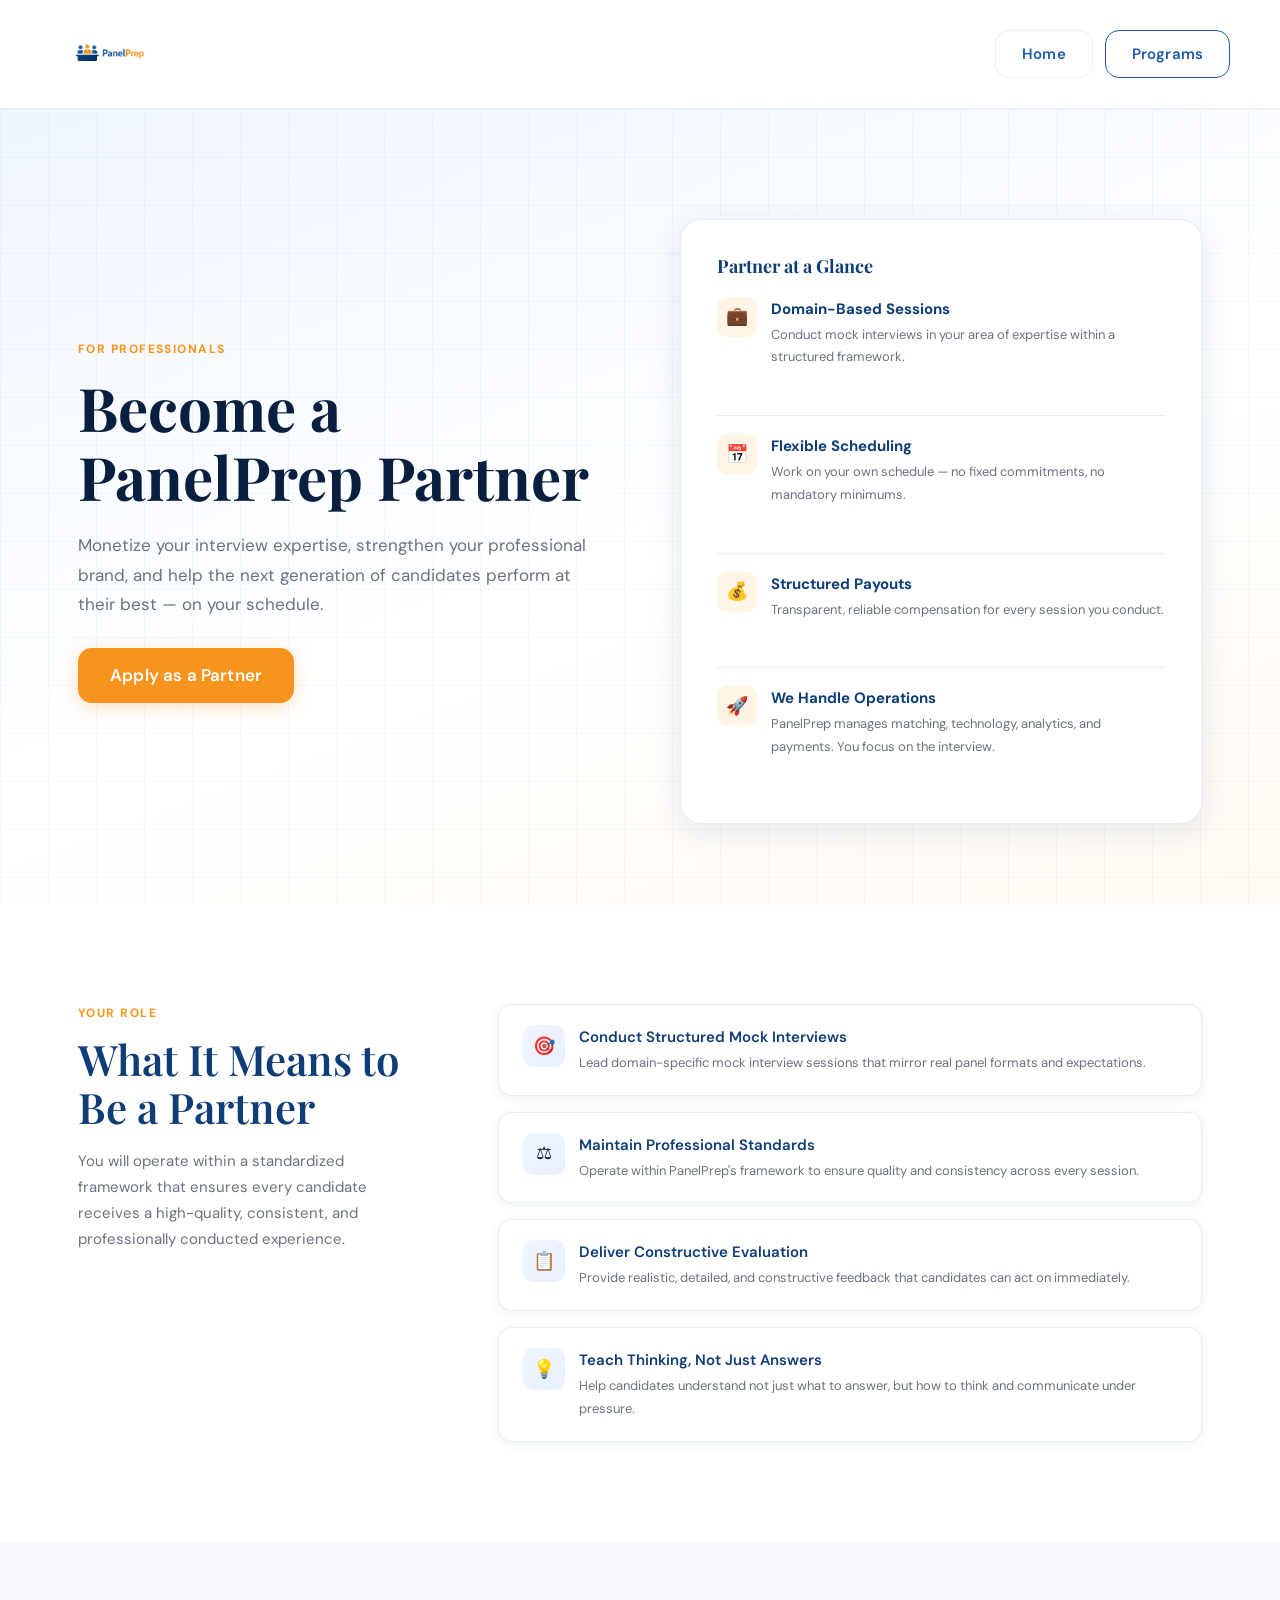
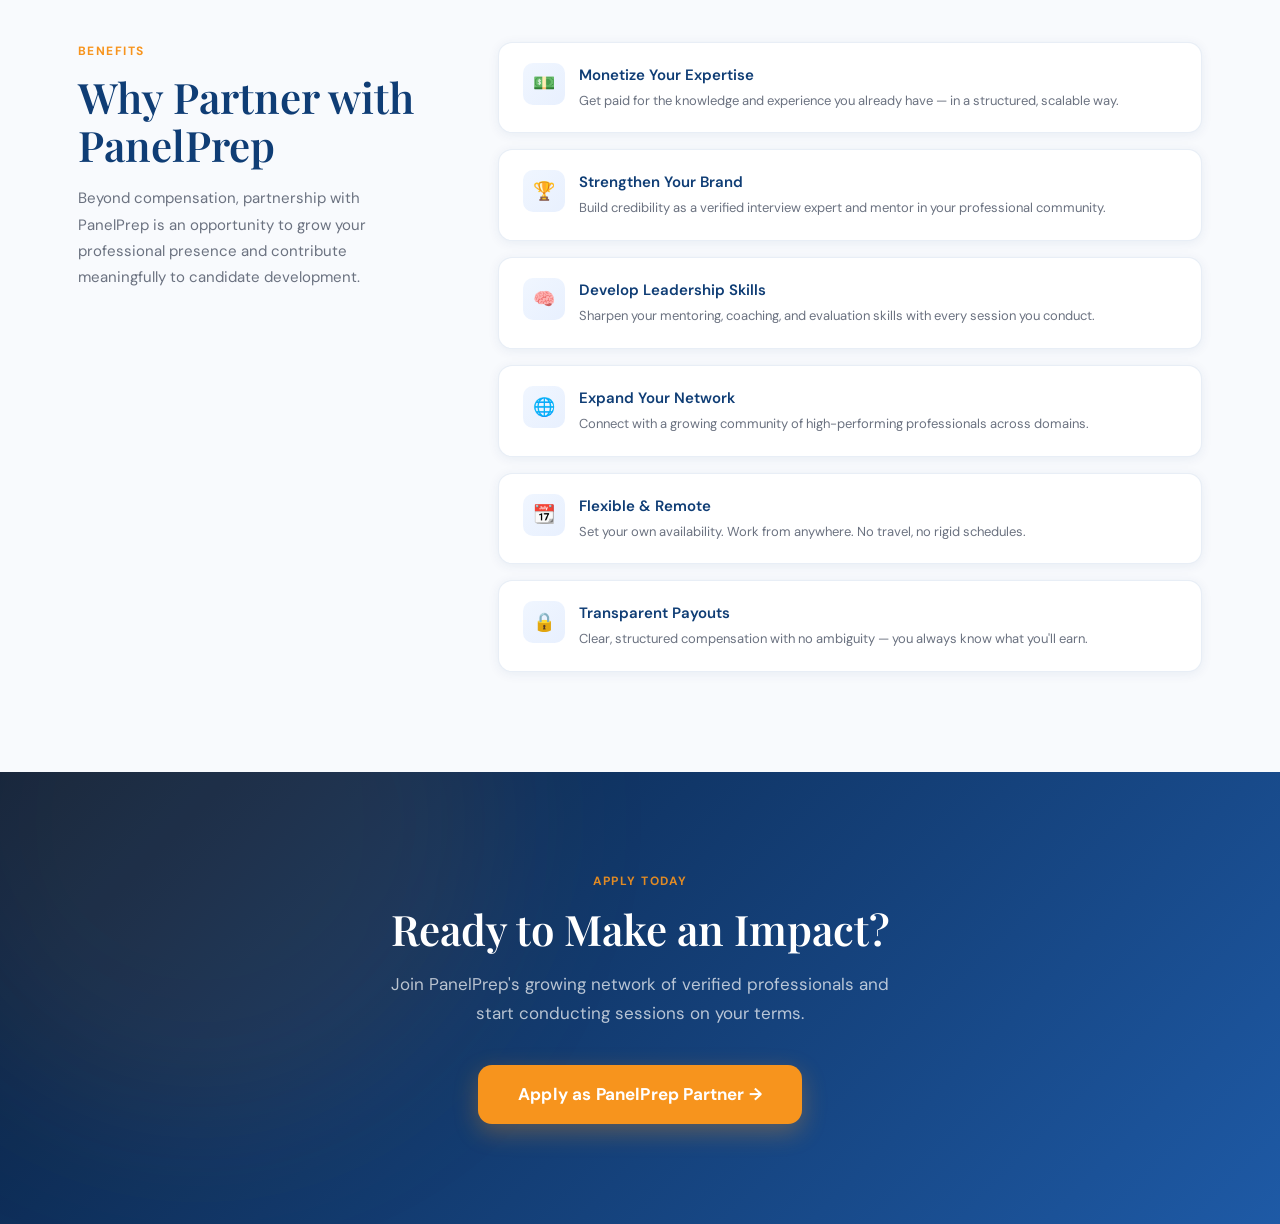
==== partner.html @ 95844d7c "new look" ====
<!DOCTYPE html>
<html lang="en">
<head>
  <meta charset="UTF-8">
  <meta name="viewport" content="width=device-width, initial-scale=1.0">
  <title>Become a PanelPrep Partner</title>
  <link rel="icon" type="image/png" href="assets/logo.png">
  <link rel="stylesheet" href="style.css">
  <link rel="stylesheet" href="partner.css">
</head>
<body>

<!-- Navbar -->
<header class="navbar">
  <div class="container nav-inner">
    <div class="logo">
      <img src="assets/logo.png" alt="PanelPrep">
    </div>
    <div class="nav-buttons">
      <a href="index.html" class="btn-ghost">Home</a>
      <a href="services.html" class="btn-outline">Programs</a>
    </div>
  </div>
</header>


<!-- ── PARTNER HERO ── -->
<section class="partner-hero">
  <div class="container">
    <div class="partner-hero-inner">

      <div class="partner-left">
        <div class="section-label">For Professionals</div>
        <h1>Become a PanelPrep Partner</h1>
        <p>Monetize your interview expertise, strengthen your professional brand, and help the next generation of candidates perform at their best — on your schedule.</p>
        <a href="https://docs.google.com/forms/d/e/1FAIpQLSf-URrIjTnyzKMT3AMSp5pjNm-wT8g703G40mD4zql_pc-ALg/viewform?usp=sharing&ouid=107380613158406403740" target="_blank" class="btn-accent" style="font-size:17px;padding:14px 32px;">Apply as a Partner</a>
      </div>

      <div class="partner-right">
        <h3>Partner at a Glance</h3>
        <div class="quick-benefit">
          <div class="qb-icon">💼</div>
          <div class="qb-text">
            <h4>Domain-Based Sessions</h4>
            <p>Conduct mock interviews in your area of expertise within a structured framework.</p>
          </div>
        </div>
        <div class="quick-benefit">
          <div class="qb-icon">📅</div>
          <div class="qb-text">
            <h4>Flexible Scheduling</h4>
            <p>Work on your own schedule — no fixed commitments, no mandatory minimums.</p>
          </div>
        </div>
        <div class="quick-benefit">
          <div class="qb-icon">💰</div>
          <div class="qb-text">
            <h4>Structured Payouts</h4>
            <p>Transparent, reliable compensation for every session you conduct.</p>
          </div>
        </div>
        <div class="quick-benefit">
          <div class="qb-icon">🚀</div>
          <div class="qb-text">
            <h4>We Handle Operations</h4>
            <p>PanelPrep manages matching, technology, analytics, and payments. You focus on the interview.</p>
          </div>
        </div>
      </div>

    </div>
  </div>
</section>


<!-- ── PARTNER ROLE ── -->
<section class="partner-detail">
  <div class="container">
    <div class="detail-inner">

      <div class="detail-sidebar">
        <div class="section-label">Your Role</div>
        <h2>What It Means to Be a Partner</h2>
        <p>You will operate within a standardized framework that ensures every candidate receives a high-quality, consistent, and professionally conducted experience.</p>
      </div>

      <div class="detail-list">
        <div class="detail-item">
          <div class="detail-icon">🎯</div>
          <div>
            <h4>Conduct Structured Mock Interviews</h4>
            <p>Lead domain-specific mock interview sessions that mirror real panel formats and expectations.</p>
          </div>
        </div>
        <div class="detail-item">
          <div class="detail-icon">⚖️</div>
          <div>
            <h4>Maintain Professional Standards</h4>
            <p>Operate within PanelPrep's framework to ensure quality and consistency across every session.</p>
          </div>
        </div>
        <div class="detail-item">
          <div class="detail-icon">📋</div>
          <div>
            <h4>Deliver Constructive Evaluation</h4>
            <p>Provide realistic, detailed, and constructive feedback that candidates can act on immediately.</p>
          </div>
        </div>
        <div class="detail-item">
          <div class="detail-icon">💡</div>
          <div>
            <h4>Teach Thinking, Not Just Answers</h4>
            <p>Help candidates understand not just what to answer, but how to think and communicate under pressure.</p>
          </div>
        </div>
      </div>

    </div>
  </div>
</section>


<!-- ── PARTNER BENEFITS ── -->
<section class="partner-detail">
  <div class="container">
    <div class="detail-inner">

      <div class="detail-sidebar">
        <div class="section-label">Benefits</div>
        <h2>Why Partner with PanelPrep</h2>
        <p>Beyond compensation, partnership with PanelPrep is an opportunity to grow your professional presence and contribute meaningfully to candidate development.</p>
      </div>

      <div class="detail-list">
        <div class="detail-item">
          <div class="detail-icon">💵</div>
          <div>
            <h4>Monetize Your Expertise</h4>
            <p>Get paid for the knowledge and experience you already have — in a structured, scalable way.</p>
          </div>
        </div>
        <div class="detail-item">
          <div class="detail-icon">🏆</div>
          <div>
            <h4>Strengthen Your Brand</h4>
            <p>Build credibility as a verified interview expert and mentor in your professional community.</p>
          </div>
        </div>
        <div class="detail-item">
          <div class="detail-icon">🧠</div>
          <div>
            <h4>Develop Leadership Skills</h4>
            <p>Sharpen your mentoring, coaching, and evaluation skills with every session you conduct.</p>
          </div>
        </div>
        <div class="detail-item">
          <div class="detail-icon">🌐</div>
          <div>
            <h4>Expand Your Network</h4>
            <p>Connect with a growing community of high-performing professionals across domains.</p>
          </div>
        </div>
        <div class="detail-item">
          <div class="detail-icon">📆</div>
          <div>
            <h4>Flexible & Remote</h4>
            <p>Set your own availability. Work from anywhere. No travel, no rigid schedules.</p>
          </div>
        </div>
        <div class="detail-item">
          <div class="detail-icon">🔒</div>
          <div>
            <h4>Transparent Payouts</h4>
            <p>Clear, structured compensation with no ambiguity — you always know what you'll earn.</p>
          </div>
        </div>
      </div>

    </div>
  </div>
</section>


<!-- ── PARTNER CTA ── -->
<section class="partner-cta">
  <div class="partner-cta-inner">
    <div class="section-label" style="color:rgba(247,148,29,0.9);">Apply Today</div>
    <h2>Ready to Make an Impact?</h2>
    <p>Join PanelPrep's growing network of verified professionals and start conducting sessions on your terms.</p>
    <a href="https://docs.google.com/forms/d/e/1FAIpQLSf-URrIjTnyzKMT3AMSp5pjNm-wT8g703G40mD4zql_pc-ALg/viewform?usp=sharing&ouid=107380613158406403740" target="_blank" class="btn-partner">
      Apply as PanelPrep Partner →
    </a>
  </div>
</section>

</body>
</html>
---- style.css ----
@import url('https://fonts.googleapis.com/css2?family=Playfair+Display:wght@600;700&family=DM+Sans:wght@300;400;500;600&display=swap');

*, *::before, *::after {
  margin: 0;
  padding: 0;
  box-sizing: border-box;
}

:root {
  --blue:      #1E5AA6;
  --blue-dark: #0F3D75;
  --blue-deep: #081F3F;
  --orange:    #F7941D;
  --orange-lt: #FFF4E6;
  --text:      #1a1a2e;
  --text-muted:#6b7280;
  --bg:        #F8FAFD;
  --white:     #ffffff;
  --border:    rgba(30,90,166,0.10);
  --shadow-sm: 0 2px 12px rgba(15,61,117,0.07);
  --shadow-md: 0 8px 32px rgba(15,61,117,0.10);
  --shadow-lg: 0 24px 56px rgba(15,61,117,0.13);
  --radius:    14px;
  --radius-lg: 22px;
}

html { scroll-behavior: smooth; }

body {
  background: var(--bg);
  color: var(--text);
  font-family: 'DM Sans', system-ui, sans-serif;
  font-size: 16px;
  line-height: 1.6;
  overflow-x: hidden;
}

/* ── CONTAINER ── */
.container {
  max-width: 1180px;
  margin: auto;
  padding: 0 28px;
}

/* ── TYPOGRAPHY ── */
h1, h2, h3 { font-family: 'Playfair Display', Georgia, serif; line-height: 1.15; }
h1 { font-size: clamp(36px, 5vw, 60px); color: var(--blue-deep); font-weight: 700; }
h2 { font-size: clamp(28px, 3.5vw, 42px); color: var(--blue-dark); font-weight: 600; }
h3 { font-size: 22px; color: var(--blue-dark); }
p  { color: var(--text-muted); font-size: 17px; line-height: 1.75; }

/* ── NAVBAR ── */
.navbar {
  position: sticky;
  top: 0;
  z-index: 200;
  background: rgba(255,255,255,0.92);
  backdrop-filter: blur(18px);
  border-bottom: 1px solid var(--border);
}

.nav-inner {
  display: flex;
  justify-content: space-between;
  align-items: center;
  padding: 14px 0;
}

.logo img {
  height: 80px;
  width: auto;
  object-fit: contain;
  display: block;
}

.nav-buttons {
  display: flex;
  gap: 12px;
  align-items: center;
}

/* ── BUTTONS ── */
.btn-primary, .btn-outline, .btn-accent, .btn-ghost {
  display: inline-block;
  text-decoration: none;
  font-family: 'DM Sans', sans-serif;
  font-weight: 600;
  font-size: 15px;
  padding: 11px 26px;
  border-radius: var(--radius);
  transition: all 0.28s cubic-bezier(.4,0,.2,1);
  cursor: pointer;
  letter-spacing: 0.01em;
}

.btn-accent {
  background: var(--orange);
  color: #fff;
  box-shadow: 0 4px 18px rgba(247,148,29,0.28);
}
.btn-accent:hover {
  background: #e0841a;
  transform: translateY(-2px);
  box-shadow: 0 10px 28px rgba(247,148,29,0.38);
}

.btn-primary {
  background: var(--blue);
  color: #fff;
  box-shadow: var(--shadow-sm);
}
.btn-primary:hover {
  background: var(--blue-dark);
  transform: translateY(-2px);
  box-shadow: var(--shadow-md);
}

.btn-outline {
  border: 1.5px solid var(--blue);
  color: var(--blue);
  background: transparent;
}
.btn-outline:hover {
  background: var(--blue);
  color: #fff;
}

.btn-ghost {
  color: var(--blue);
  background: transparent;
  border: 1.5px solid var(--border);
}
.btn-ghost:hover { background: #f0f5ff; }

/* ── HERO ── */
.hero {
  position: relative;
  padding: 110px 0 120px;
  overflow: hidden;
  background: linear-gradient(145deg, #f0f6ff 0%, #ffffff 55%, #fffaf3 100%);
}

/* subtle grid overlay */
.hero::before {
  content: '';
  position: absolute;
  inset: 0;
  background-image:
    linear-gradient(rgba(30,90,166,0.04) 1px, transparent 1px),
    linear-gradient(90deg, rgba(30,90,166,0.04) 1px, transparent 1px);
  background-size: 48px 48px;
  z-index: 0;
}

.blob {
  position: absolute;
  border-radius: 50%;
  filter: blur(120px);
  opacity: 0.28;
  z-index: 0;
  animation: floatBlob 20s ease-in-out infinite;
}
.blob1 { width: 480px; height: 480px; background: #3b82f6; top: -140px; left: -100px; animation-delay: 0s; }
.blob2 { width: 440px; height: 440px; background: #f59e0b; bottom: -160px; right: -80px; animation-delay: 7s; }

.hero-content {
  position: relative;
  z-index: 1;
  display: flex;
  align-items: center;
  gap: 72px;
}

.hero-text { flex: 1; }

.hero-badge {
  display: inline-flex;
  align-items: center;
  gap: 8px;
  background: var(--orange-lt);
  color: var(--orange);
  font-size: 13px;
  font-weight: 600;
  letter-spacing: 0.06em;
  text-transform: uppercase;
  padding: 6px 14px;
  border-radius: 40px;
  margin-bottom: 24px;
}

.hero-badge span { width: 6px; height: 6px; background: var(--orange); border-radius: 50%; display: block; }

.hero-text h1 { margin-bottom: 20px; }

.hero-text > p { max-width: 480px; margin-bottom: 36px; }

.hero-actions {
  display: flex;
  gap: 14px;
  flex-wrap: wrap;
}

.hero-stats {
  display: flex;
  gap: 36px;
  margin-top: 52px;
  padding-top: 36px;
  border-top: 1px solid var(--border);
}

.stat-item .num {
  font-family: 'Playfair Display', serif;
  font-size: 32px;
  font-weight: 700;
  color: var(--blue-dark);
  line-height: 1;
  margin-bottom: 4px;
}
.stat-item .lbl { font-size: 13px; color: var(--text-muted); letter-spacing: 0.04em; }

.hero-visual {
  flex: 1;
  position: relative;
}

.video-card {
  background: white;
  border-radius: var(--radius-lg);
  padding: 10px;
  box-shadow: var(--shadow-lg);
  border: 1px solid var(--border);
}

.video-card iframe {
  width: 100%;
  height: 300px;
  border-radius: 12px;
  display: block;
}

.video-badge {
  position: absolute;
  bottom: -18px;
  left: -22px;
  background: white;
  border-radius: var(--radius);
  padding: 14px 20px;
  box-shadow: var(--shadow-md);
  border: 1px solid var(--border);
  display: flex;
  align-items: center;
  gap: 12px;
}

.video-badge .dot {
  width: 10px; height: 10px;
  background: #22c55e;
  border-radius: 50%;
  box-shadow: 0 0 0 4px rgba(34,197,94,0.18);
  animation: pulse 2s infinite;
}

.video-badge .vb-text { font-size: 13px; font-weight: 600; color: var(--blue-dark); line-height: 1.3; }
.video-badge .vb-text span { color: var(--text-muted); font-weight: 400; display: block; }

/* ── SECTION LABELS ── */
.section-label {
  font-size: 12px;
  font-weight: 700;
  letter-spacing: 0.12em;
  text-transform: uppercase;
  color: var(--orange);
  margin-bottom: 14px;
}

/* ── PROBLEM SECTION ── */
.problem {
  padding: 120px 0;
  background: var(--white);
  position: relative;
}

.problem-inner {
  display: grid;
  grid-template-columns: 1fr 1fr;
  gap: 80px;
  align-items: center;
}

.problem-left h2 { margin-bottom: 24px; }
.problem-left p  { margin-bottom: 16px; }

.highlight-box {
  background: linear-gradient(135deg, #fff4e6, #fff8f0);
  border-left: 4px solid var(--orange);
  border-radius: 0 var(--radius) var(--radius) 0;
  padding: 20px 24px;
  margin-top: 24px;
  font-size: 17px;
  font-weight: 600;
  color: var(--blue-dark);
  line-height: 1.5;
}

.problem-right {
  display: flex;
  flex-direction: column;
  gap: 20px;
}

.problem-card {
  background: var(--bg);
  border: 1px solid var(--border);
  border-radius: var(--radius);
  padding: 24px 28px;
  display: flex;
  align-items: flex-start;
  gap: 16px;
  transition: box-shadow 0.2s;
}

.problem-card:hover { box-shadow: var(--shadow-md); }

.problem-icon {
  width: 44px;
  height: 44px;
  background: var(--orange-lt);
  border-radius: 10px;
  display: flex;
  align-items: center;
  justify-content: center;
  flex-shrink: 0;
  font-size: 20px;
}

.problem-card h3 { font-size: 16px; margin-bottom: 4px; }
.problem-card p  { font-size: 14px; color: var(--text-muted); }

/* ── CTA SECTION ── */
.cta {
  background: linear-gradient(135deg, var(--blue-deep) 0%, var(--blue) 100%);
  color: white;
  padding: 100px 0;
  position: relative;
  overflow: hidden;
}

.cta::before {
  content: '';
  position: absolute;
  width: 500px;
  height: 500px;
  background: rgba(247,148,29,0.10);
  border-radius: 50%;
  top: -200px;
  right: -100px;
  filter: blur(60px);
}

.cta-inner {
  text-align: center;
  position: relative;
  z-index: 1;
}

.cta h2 { color: white; margin-bottom: 16px; }
.cta p  { color: rgba(255,255,255,0.72); margin-bottom: 36px; max-width: 540px; margin-left: auto; margin-right: auto; }

/* ── FOOTER / CONTACT ── */
footer {
  background: var(--blue-deep);
  color: rgba(255,255,255,0.65);
  font-size: 14px;
}

.footer-top {
  padding: 72px 0 52px;
  display: grid;
  grid-template-columns: 1fr 1fr 1fr;
  gap: 48px;
  border-bottom: 1px solid rgba(255,255,255,0.08);
}

.footer-brand .logo-footer img { height: 60px; filter: brightness(10); opacity: 0.9; }
.footer-brand p { margin-top: 16px; font-size: 14px; color: rgba(255,255,255,0.55); max-width: 240px; }

.footer-col h4 {
  font-family: 'DM Sans', sans-serif;
  font-size: 13px;
  font-weight: 700;
  letter-spacing: 0.1em;
  text-transform: uppercase;
  color: rgba(255,255,255,0.5);
  margin-bottom: 18px;
}

.footer-col a, .footer-col span {
  display: block;
  color: rgba(255,255,255,0.75);
  text-decoration: none;
  font-size: 15px;
  margin-bottom: 10px;
  transition: color 0.2s;
}

.footer-col a:hover { color: var(--orange); }

.footer-contact-item {
  display: flex;
  align-items: center;
  gap: 10px;
  margin-bottom: 12px;
}

.footer-contact-item img { width: 20px; height: 20px; filter: brightness(10); opacity: 0.6; }
.footer-contact-item a { color: rgba(255,255,255,0.75); text-decoration: none; font-size: 15px; margin-bottom: 0; }
.footer-contact-item a:hover { color: var(--orange); }

.footer-bottom {
  padding: 22px 0;
  display: flex;
  justify-content: space-between;
  align-items: center;
  flex-wrap: wrap;
  gap: 10px;
  font-size: 13px;
  color: rgba(255,255,255,0.38);
}

.footer-bottom a { color: rgba(255,255,255,0.5); text-decoration: none; }
.footer-bottom a:hover { color: var(--orange); }

/* ── MODAL ── */
.modal {
  display: none;
  position: fixed;
  z-index: 999;
  inset: 0;
  background: rgba(8,31,63,0.6);
  backdrop-filter: blur(4px);
}

.modal-content {
  background: white;
  margin: 5% auto;
  padding: 28px;
  width: 82%;
  max-width: 820px;
  border-radius: var(--radius-lg);
  position: relative;
  box-shadow: var(--shadow-lg);
}

.close {
  position: absolute;
  top: 14px;
  right: 18px;
  font-size: 26px;
  cursor: pointer;
  color: var(--text-muted);
}

/* ── ANIMATIONS ── */
@keyframes floatBlob {
  0%, 100% { transform: translate(0,0); }
  50%       { transform: translate(36px,-28px); }
}

@keyframes fadeUp {
  from { opacity: 0; transform: translateY(28px); }
  to   { opacity: 1; transform: translateY(0); }
}

@keyframes pulse {
  0%, 100% { box-shadow: 0 0 0 4px rgba(34,197,94,0.18); }
  50%       { box-shadow: 0 0 0 8px rgba(34,197,94,0.08); }
}

.animate { animation: fadeUp 0.7s ease forwards; }

/* ── RESPONSIVE ── */
@media (max-width: 900px) {
  .hero-content    { flex-direction: column; gap: 48px; }
  .hero-text > p   { max-width: 100%; }
  .problem-inner   { grid-template-columns: 1fr; gap: 48px; }
  .footer-top      { grid-template-columns: 1fr; gap: 36px; }
  .footer-bottom   { flex-direction: column; text-align: center; }
}

@media (max-width: 768px) {
  .logo img        { height: 60px; }
  .hero            { padding: 80px 0 90px; }
  .hero-stats      { gap: 24px; flex-wrap: wrap; }
  .video-badge     { display: none; }
  .video-card iframe { height: 220px; }
}
---- partner.css ----
/* ── PARTNER PAGE ── */

.partner-hero {
  padding: 110px 0 80px;
  background: linear-gradient(160deg, #f0f6ff 0%, #ffffff 55%, #fffaf3 100%);
  position: relative;
  overflow: hidden;
}

.partner-hero::before {
  content: '';
  position: absolute;
  inset: 0;
  background-image:
    linear-gradient(rgba(30,90,166,0.04) 1px, transparent 1px),
    linear-gradient(90deg, rgba(30,90,166,0.04) 1px, transparent 1px);
  background-size: 48px 48px;
}

.partner-hero-inner {
  display: grid;
  grid-template-columns: 1fr 1fr;
  gap: 80px;
  align-items: center;
  position: relative;
  z-index: 1;
}

.partner-hero .section-label { margin-bottom: 14px; }
.partner-hero h1 { margin-bottom: 20px; }
.partner-hero p  { margin-bottom: 28px; }

.partner-right {
  background: white;
  border: 1px solid var(--border);
  border-radius: var(--radius-lg);
  padding: 36px;
  box-shadow: var(--shadow-md);
}

.partner-right h3 {
  margin-bottom: 20px;
  font-size: 18px;
  color: var(--blue-dark);
}

.quick-benefit {
  display: flex;
  align-items: flex-start;
  gap: 14px;
  margin-bottom: 18px;
  padding-bottom: 18px;
  border-bottom: 1px solid var(--border);
}

.quick-benefit:last-of-type { border-bottom: none; margin-bottom: 0; padding-bottom: 0; }

.qb-icon {
  width: 40px;
  height: 40px;
  background: var(--orange-lt);
  border-radius: 10px;
  display: flex;
  align-items: center;
  justify-content: center;
  font-size: 18px;
  flex-shrink: 0;
}

.qb-text h4 { font-size: 15px; font-family: 'DM Sans', sans-serif; color: var(--blue-dark); margin-bottom: 3px; }
.qb-text p  { font-size: 13px; }

/* ── PARTNER DETAIL SECTIONS ── */
.partner-detail {
  padding: 100px 0;
  background: var(--white);
}

.partner-detail + .partner-detail {
  background: var(--bg);
}

.detail-inner {
  display: grid;
  grid-template-columns: 340px 1fr;
  gap: 80px;
  align-items: start;
}

.detail-sidebar .section-label { margin-bottom: 12px; }
.detail-sidebar h2 { margin-bottom: 16px; }
.detail-sidebar p  { font-size: 15px; }

.detail-list {
  display: flex;
  flex-direction: column;
  gap: 16px;
}

.detail-item {
  background: white;
  border: 1px solid var(--border);
  border-radius: var(--radius);
  padding: 20px 24px;
  display: flex;
  align-items: flex-start;
  gap: 14px;
  box-shadow: var(--shadow-sm);
  transition: box-shadow 0.2s, transform 0.2s;
}

.detail-item:hover {
  box-shadow: var(--shadow-md);
  transform: translateY(-2px);
}

.detail-icon {
  width: 42px;
  height: 42px;
  background: linear-gradient(135deg, #f0f6ff, #e8f0fe);
  border-radius: 10px;
  display: flex;
  align-items: center;
  justify-content: center;
  font-size: 18px;
  flex-shrink: 0;
}

.detail-item h4 {
  font-size: 15px;
  font-family: 'DM Sans', sans-serif;
  font-weight: 600;
  color: var(--blue-dark);
  margin-bottom: 3px;
}

.detail-item p { font-size: 13px; }

/* ── PARTNER CTA ── */
.partner-cta {
  padding: 100px 0;
  background: linear-gradient(135deg, var(--blue-deep) 0%, var(--blue) 100%);
  text-align: center;
  position: relative;
  overflow: hidden;
}

.partner-cta::before {
  content: '';
  position: absolute;
  width: 600px;
  height: 600px;
  background: rgba(247,148,29,0.08);
  border-radius: 50%;
  top: -250px;
  left: -100px;
  filter: blur(80px);
}

.partner-cta-inner { position: relative; z-index: 1; }
.partner-cta h2   { color: white; margin-bottom: 16px; }
.partner-cta p    { color: rgba(255,255,255,0.70); max-width: 520px; margin: 0 auto 36px; }

.btn-partner {
  display: inline-block;
  background: var(--orange);
  color: white;
  padding: 16px 40px;
  border-radius: var(--radius);
  font-size: 17px;
  font-weight: 700;
  text-decoration: none;
  font-family: 'DM Sans', sans-serif;
  box-shadow: 0 8px 24px rgba(247,148,29,0.32);
  transition: all 0.25s ease;
  letter-spacing: 0.01em;
}

.btn-partner:hover {
  background: #e0841a;
  transform: translateY(-3px);
  box-shadow: 0 14px 36px rgba(247,148,29,0.40);
}

/* Responsive */
@media (max-width: 900px) {
  .partner-hero-inner { grid-template-columns: 1fr; gap: 48px; }
  .detail-inner       { grid-template-columns: 1fr; gap: 40px; }
}
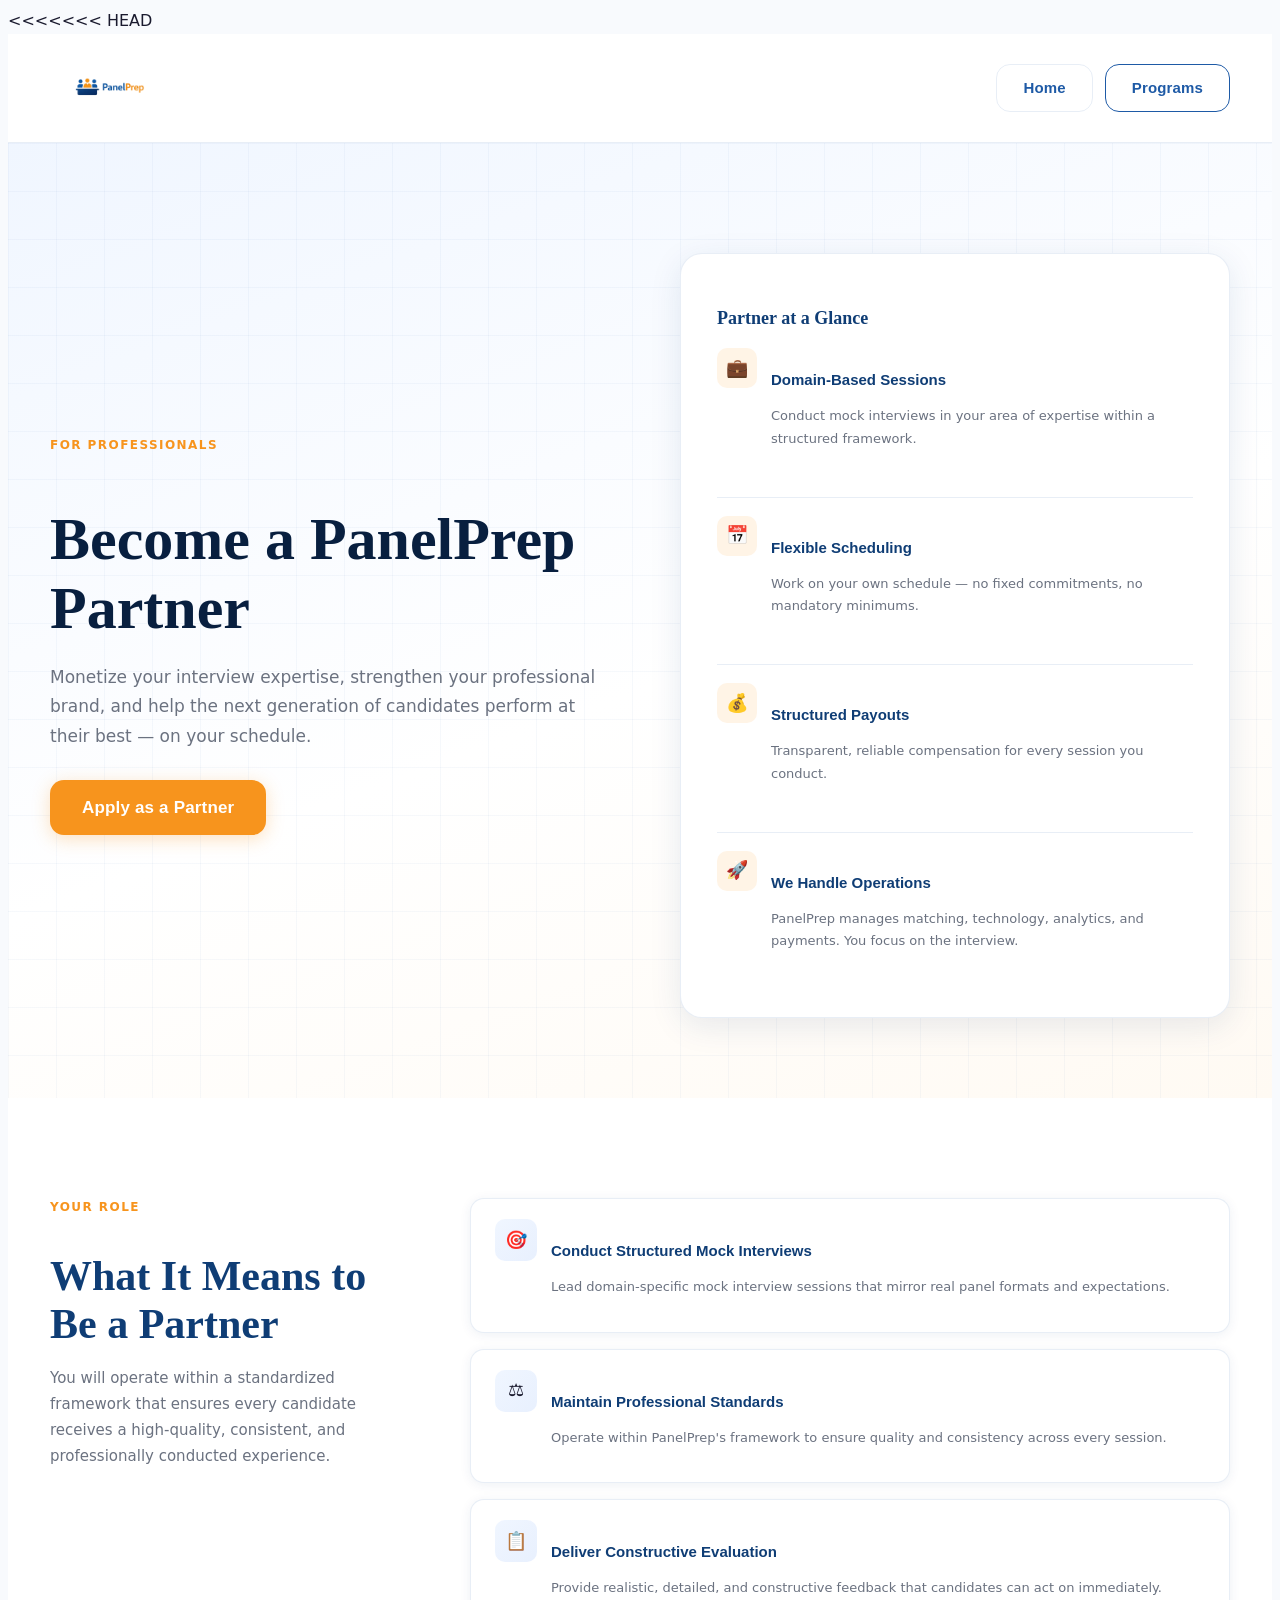
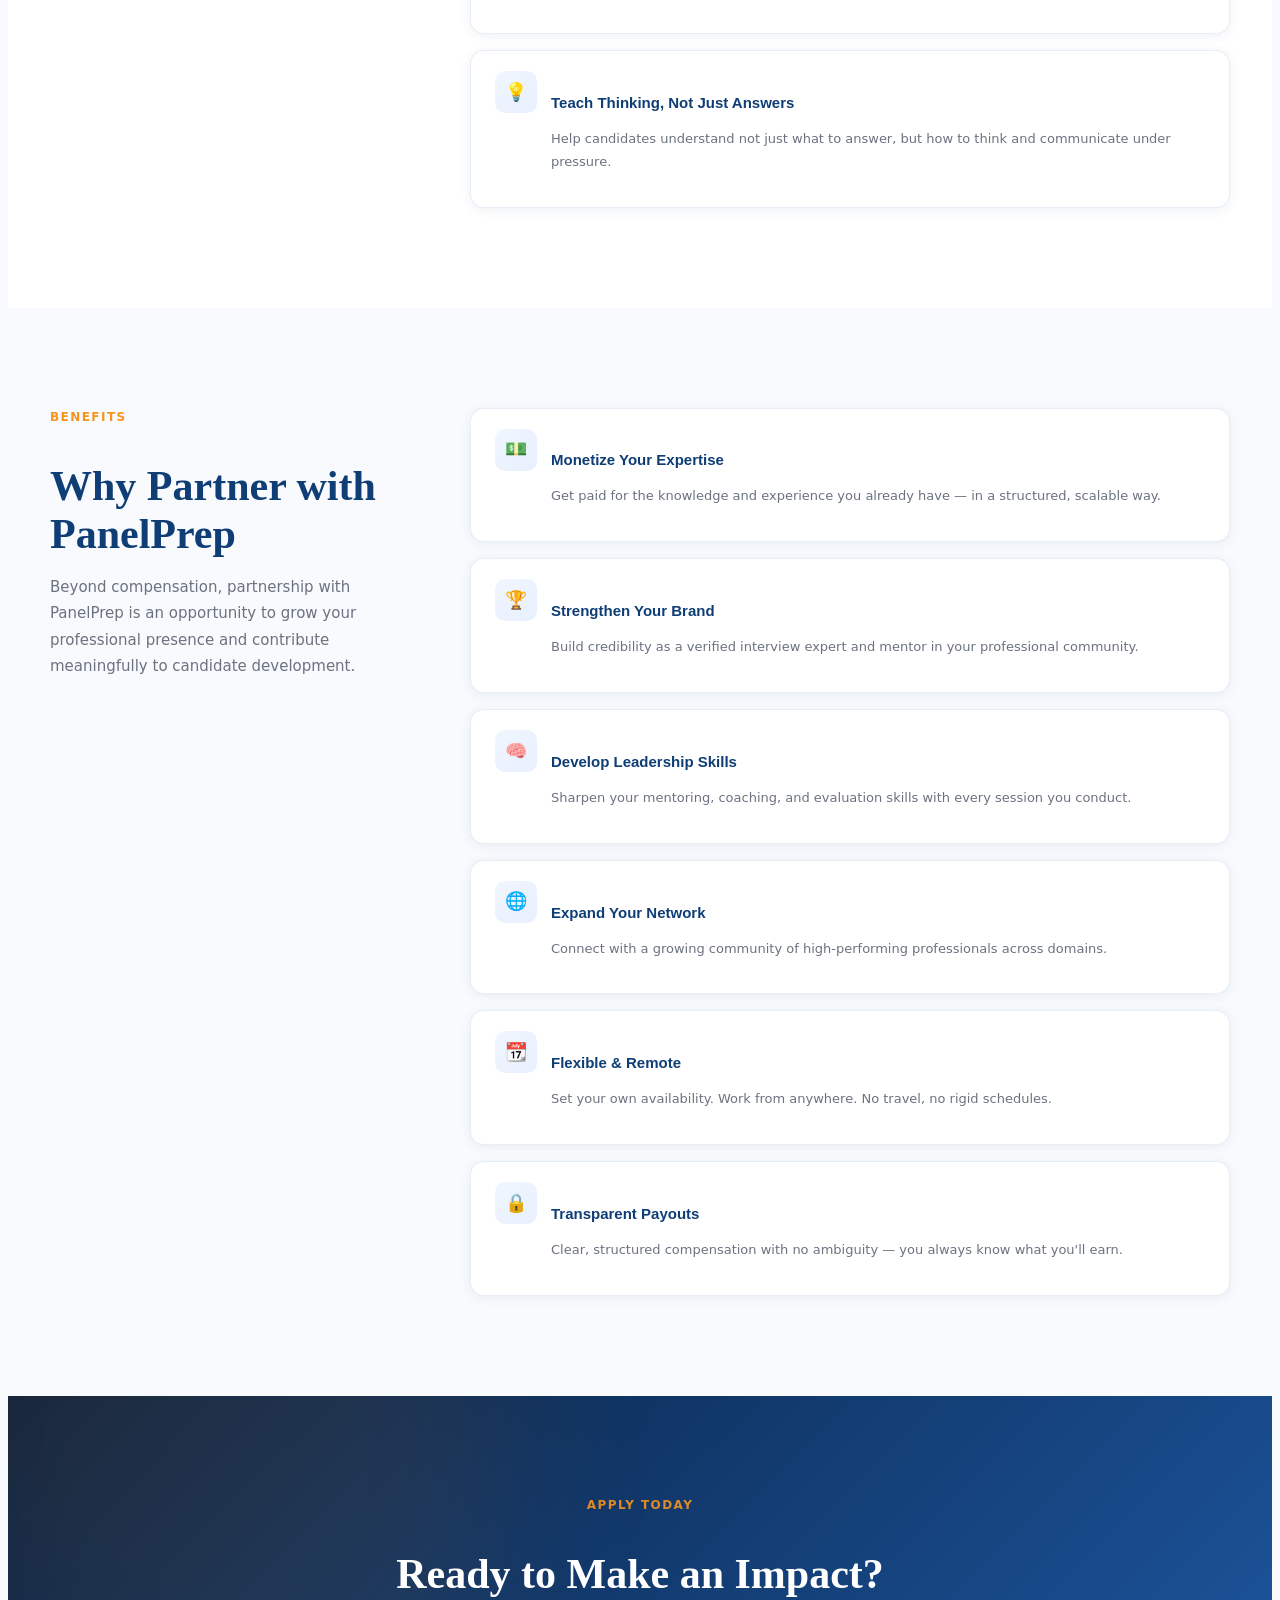
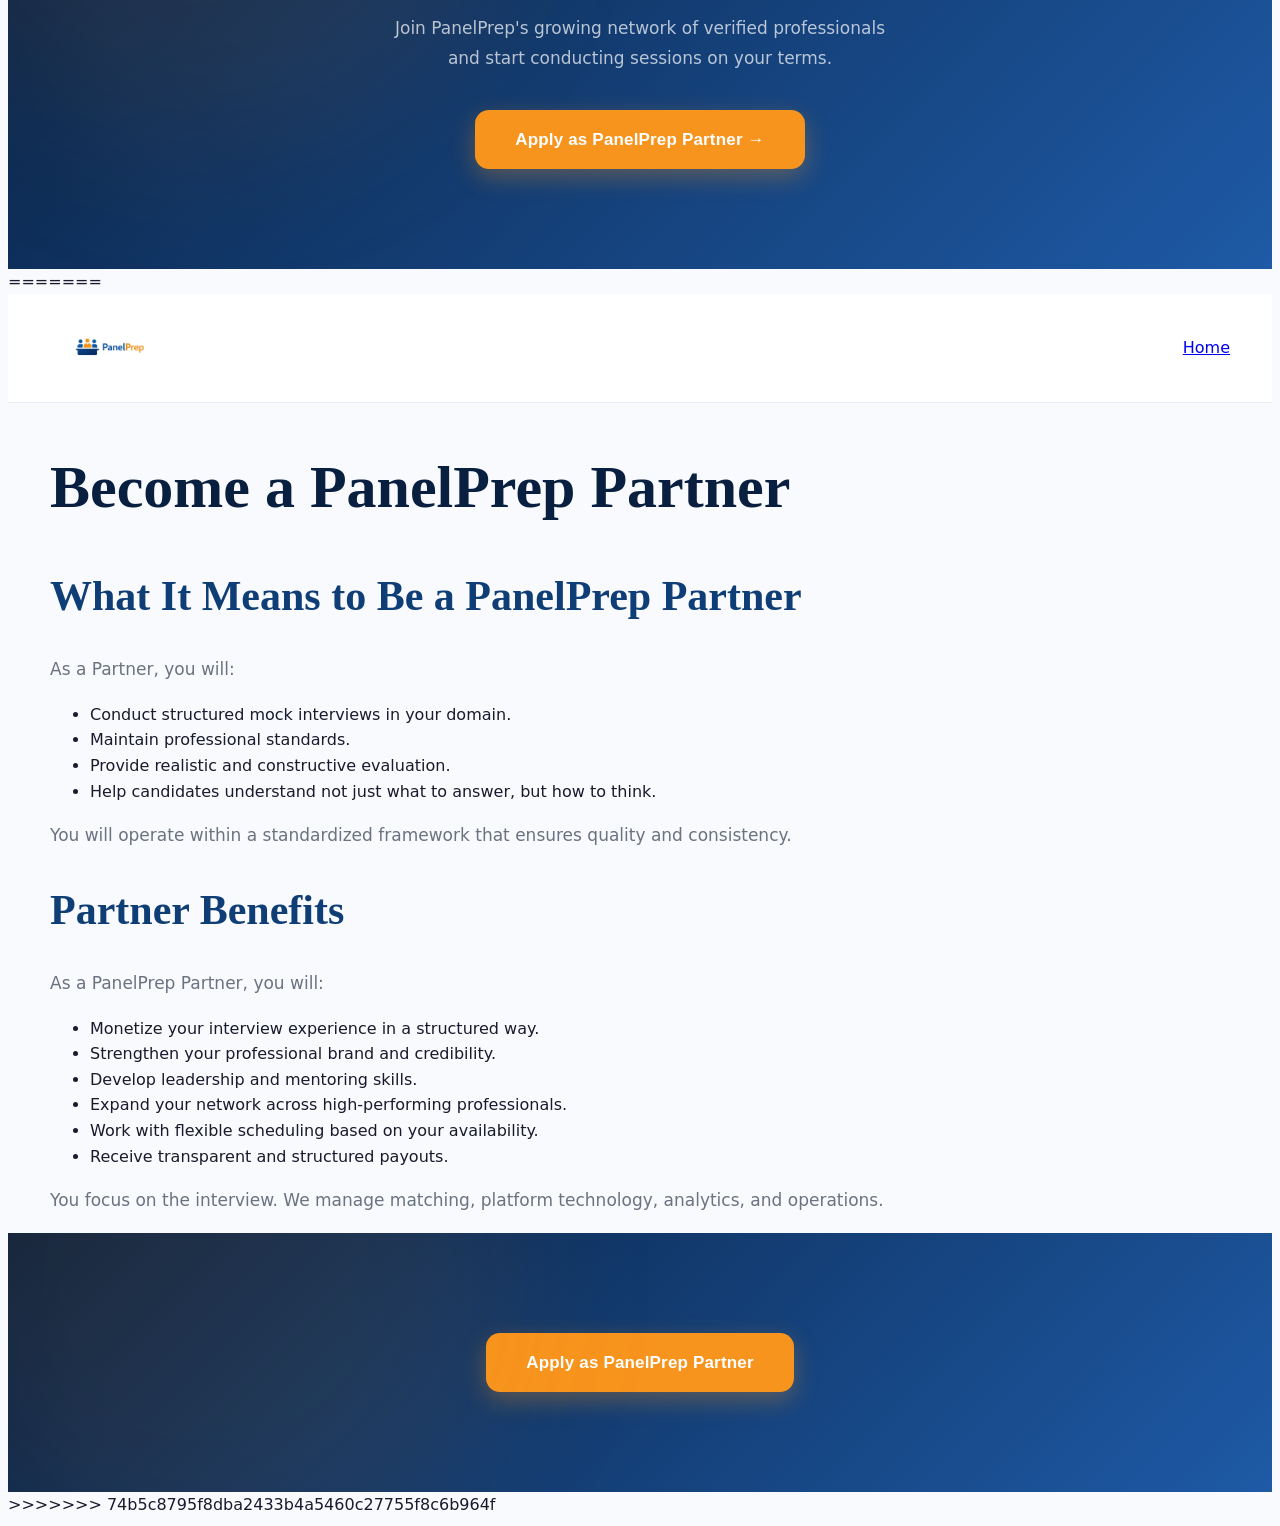
==== commit f7fb199c: "Merge branch 'main' of https://github.com/decentdeveloper/panelprep into main" ====
--- a/partner.html
+++ b/partner.html
@@ -1,5 +1,6 @@
 <!DOCTYPE html>
 <html lang="en">
+<<<<<<< HEAD
 <head>
   <meta charset="UTF-8">
   <meta name="viewport" content="width=device-width, initial-scale=1.0">
@@ -195,3 +196,95 @@
 
 </body>
 </html>
+=======
+
+<head>
+
+<meta charset="UTF-8">
+<meta name="viewport" content="width=device-width, initial-scale=1.0">
+
+<title>PanelPrep Partner</title>
+
+<link rel="icon" type="image/png" href="assets/logo.png">
+
+<link rel="stylesheet" href="style.css">
+<link rel="stylesheet" href="partner.css">
+
+</head>
+
+<body>
+
+<header class="navbar">
+<div class="container nav-inner">
+
+<div class="logo">
+<img src="assets/logo.png" alt="PanelPrep">
+</div>
+
+<div class="nav-buttons">
+<a href="index.html" class="btn-partner-outline">Home</a>
+</div>
+
+</div>
+</header>
+
+
+<section class="partner">
+
+<div class="container">
+
+<h1>Become a PanelPrep Partner</h1>
+
+
+<h2>What It Means to Be a PanelPrep Partner</h2>
+
+<p>As a Partner, you will:</p>
+
+<ul>
+<li>Conduct structured mock interviews in your domain.</li>
+<li>Maintain professional standards.</li>
+<li>Provide realistic and constructive evaluation.</li>
+<li>Help candidates understand not just what to answer, but how to think.</li>
+</ul>
+
+<p>
+You will operate within a standardized framework that ensures quality and consistency.
+</p>
+
+
+<h2>Partner Benefits</h2>
+
+<p>As a PanelPrep Partner, you will:</p>
+
+<ul>
+<li>Monetize your interview experience in a structured way.</li>
+<li>Strengthen your professional brand and credibility.</li>
+<li>Develop leadership and mentoring skills.</li>
+<li>Expand your network across high-performing professionals.</li>
+<li>Work with flexible scheduling based on your availability.</li>
+<li>Receive transparent and structured payouts.</li>
+</ul>
+
+<p>
+You focus on the interview.  
+We manage matching, platform technology, analytics, and operations.
+</p>
+
+</div>
+<div class="partner-cta">
+
+<a href="https://docs.google.com/forms/d/e/1FAIpQLSf-URrIjTnyzKMT3AMSp5pjNm-wT8g703G40mD4zql_pc-ALg/viewform?usp=sharing&ouid=107380613158406403740"
+target="_blank"
+class="btn-partner">
+
+Apply as PanelPrep Partner
+
+</a>
+
+</div>
+
+</section>
+
+</body>
+</html>
+>>>>>>> 74b5c8795f8dba2433b4a5460c27755f8c6b964f
--- a/style.css
+++ b/style.css
@@ -1,3 +1,4 @@
+<<<<<<< HEAD
 @import url('https://fonts.googleapis.com/css2?family=Playfair+Display:wght@600;700&family=DM+Sans:wght@300;400;500;600&display=swap');
 
 *, *::before, *::after {
@@ -493,4 +494,487 @@
   .hero-stats      { gap: 24px; flex-wrap: wrap; }
   .video-badge     { display: none; }
   .video-card iframe { height: 220px; }
-}
+=======
+*{
+margin:0;
+padding:0;
+box-sizing:border-box;
+font-family:Inter,system-ui;
+}
+
+:root{
+--blue:#1E5AA6;
+--blue-dark:#0F3D75;
+--orange:#F7941D;
+--text:#2c2c2c;
+}
+
+body{
+background:#f8fafc;
+color:var(--text);
+overflow-x:hidden;
+}
+
+/* container */
+
+.container{
+max-width:1200px;
+margin:auto;
+padding:0 24px;
+}
+
+/* NAVBAR */
+
+.navbar{
+position:sticky;
+top:0;
+z-index:100;
+
+background:rgba(255,255,255,0.75);
+backdrop-filter:blur(10px);
+
+border-bottom:1px solid rgba(0,0,0,0.03);
+}
+
+.nav-inner{
+display:flex;
+justify-content:space-between;
+align-items:center;
+padding:12px 0;
+}
+
+/* logo */
+
+.logo img{
+height: 110px;
+width:auto;
+object-fit:contain;
+display:block;
+}
+
+/* NAV BUTTONS */
+
+.nav-buttons{
+display:flex;
+gap:15px;
+align-items:center;
+}
+
+/* BUTTONS */
+
+.btn-primary,
+.btn-outline,
+.btn-accent{
+transition:all 0.3s cubic-bezier(.4,0,.2,1);
+cursor:pointer;
+font-weight:500;
+display:inline-block;
+text-decoration:none;
+}
+
+/* primary */
+
+.btn-primary{
+background:var(--blue);
+color:white;
+border:none;
+padding:10px 20px;
+border-radius:12px;
+}
+
+.btn-primary:hover{
+background:#17498a;
+transform:translateY(-2px);
+box-shadow:0 8px 20px rgba(0,0,0,0.15);
+}
+
+/* outline */
+
+.btn-outline{
+border:1px solid #d6d6d6;
+background:white;
+padding:10px 20px;
+border-radius:12px;
+}
+
+.btn-outline:hover{
+background:#f5f5f5;
+transform:translateY(-2px);
+}
+
+/* accent */
+
+.btn-accent{
+background:var(--orange);
+color:white;
+border:none;
+padding:12px 28px;
+border-radius:12px;
+font-size:16px;
+}
+
+.btn-accent:hover{
+transform:translateY(-3px);
+box-shadow:0 12px 28px rgba(247,148,29,0.35);
+}
+
+/* HERO SECTION */
+
+.hero{
+position:relative;
+padding:150px 0 140px 0;
+text-align:center;
+overflow:hidden;
+
+.hero-content{
+display:flex;
+align-items:center;   /* vertical center */
+justify-content:space-between;
+gap:60px;
+text-align:left;
+}
+
+.hero-video{
+flex:1;
+}
+
+.hero-text{
+flex:1;
+display:flex;
+flex-direction:column;
+justify-content:center; /* center text vertically */
+}
+
+.hero-video iframe{
+width:100%;
+height:320px;
+border-radius:16px;
+box-shadow:0 20px 40px rgba(0,0,0,0.15);
+}
+
+.hero-content{
+display:flex;
+align-items:center;   /* vertical center */
+justify-content:space-between;
+gap:60px;
+text-align:left;
+}
+
+.hero-video{
+flex:1;
+}
+
+.hero-text{
+flex:1;
+display:flex;
+flex-direction:column;
+justify-content:center; /* center text vertically */
+}
+
+.hero-video iframe{
+width:100%;
+height:320px;
+border-radius:16px;
+box-shadow:0 20px 40px rgba(0,0,0,0.15);
+}
+
+/* smooth gradient background */
+
+background:
+radial-gradient(circle at 20% 30%, rgba(59,130,246,0.15), transparent 40%),
+radial-gradient(circle at 80% 70%, rgba(245,158,11,0.18), transparent 40%),
+linear-gradient(135deg,#f5f9ff,#ffffff,#fff7eb);
+}
+
+/* heading */
+
+.hero h1{
+font-size:54px;
+color:var(--blue-dark);
+margin-bottom:22px;
+font-weight:700;
+
+animation:fadeUp 0.9s ease forwards;
+}
+
+/* paragraph */
+
+.hero p{
+font-size:19px;
+max-width:720px;
+margin:auto;
+color:#5a5a5a;
+line-height:1.6;
+animation:fadeUp 1.1s ease forwards;
+border-bottom-left-radius:40px;
+border-bottom-right-radius:40px;
+}
+
+/* hero buttons */
+
+.hero-buttons{
+margin-top:40px;
+display:flex;
+justify-content:center;
+gap:18px;
+
+animation:fadeUp 1.3s ease forwards;
+}
+
+/* FLOATING BLOBS */
+
+.blob{
+position:absolute;
+width:420px;
+height:420px;
+border-radius:50%;
+filter:blur(160px);
+opacity:.35;
+z-index:-1;
+
+animation:floatBlob 18s ease-in-out infinite;
+}
+
+.blob1{
+background:#3b82f6;
+top:-120px;
+left:-100px;
+animation-delay:0s;
+}
+
+.blob2{
+background:#f59e0b;
+bottom:-140px;
+right:-100px;
+animation-delay:6s;
+}
+
+/* PROBLEM SECTION */
+
+.problem{
+padding:120px 20px;
+background:linear-gradient(180deg,#ffffff,#f8fafc);
+text-align:center;
+}
+
+/* heading */
+
+.problem h2{
+font-size:44px;
+margin-bottom:35px;
+color:var(--blue-dark);
+font-weight:700;
+}
+
+/* text container */
+
+.problem p{
+max-width:700px;
+margin:0 auto 20px auto;
+font-size:19px;
+color:#5f5f5f;
+line-height:1.7;
+}
+
+/* highlight line */
+
+.highlight{
+color:var(--orange);
+font-weight:600;
+margin-top:10px;
+}
+
+/* CTA */
+
+.cta{
+background:linear-gradient(135deg,#0F3D75,#1E5AA6);
+color:white;
+text-align:center;
+padding:90px 0;
+}
+
+.cta h2{
+font-size:36px;
+margin-bottom:20px;
+}
+
+.cta p{
+margin-bottom:30px;
+color:#d7e3ff;
+}
+
+/* footer */
+
+footer{
+text-align:center;
+padding:25px;
+font-size:14px;
+background:#f4f4f4;
+color:#666;
+}
+
+/* ANIMATIONS */
+
+@keyframes floatBlob{
+
+0%{
+transform:translate(0px,0px);
+}
+
+50%{
+transform:translate(40px,-30px);
+}
+
+100%{
+transform:translate(0px,0px);
+}
+
+}
+
+@keyframes fadeUp{
+
+0%{
+opacity:0;
+transform:translateY(30px);
+}
+
+100%{
+opacity:1;
+transform:translateY(0);
+}
+
+}
+
+/* RESPONSIVE */
+
+@media(max-width:900px){
+
+.hero h1{
+font-size:40px;
+}
+
+.hero p{
+font-size:17px;
+}
+
+}
+
+@media(max-width:768px){
+
+
+.logo img{
+height:60px;
+}
+
+
+.hero{
+padding:110px 0;
+}
+
+.hero h1{
+font-size:32px;
+}
+
+.hero-buttons{
+justify-content:center; /* center only on mobile */
+/* flex-direction:column; */
+/* gap:12px; */
+justify-content:center; /* center only on mobile */
+/* flex-direction:column; */
+/* gap:12px; */
+}
+
+.problem{
+padding:70px 0;
+}
+
+.problem h2{
+font-size:28px;
+}
+.hero-content{
+flex-direction:column;
+text-align:center;
+}
+
+.hero-video iframe{
+height:220px;
+}
+.hero-content{
+flex-direction:column;
+text-align:center;
+}
+
+/* .hero-video iframe{
+height:220px;
+} */
+
+}
+
+/* Modal background */
+
+.modal{
+display:none;
+position:fixed;
+z-index:999;
+left:0;
+top:0;
+width:100%;
+height:100%;
+background:rgba(0,0,0,0.5);
+}
+
+/* Modal box */
+
+.modal-content{
+background:white;
+margin:5% auto;
+padding:20px;
+width:80%;
+max-width:800px;
+border-radius:10px;
+position:relative;
+}
+
+/* Close button */
+
+.close{
+position:absolute;
+top:10px;
+right:15px;
+font-size:28px;
+cursor:pointer;
+}
+
+/* CONTACT ICONS */
+
+/* CONTACT SECTION CENTER */
+
+.contact{
+text-align:center;
+}
+
+.contact-items{
+display:flex;
+flex-direction:column;
+align-items:center;
+gap:18px;
+}
+
+.contact-item{
+display:flex;
+align-items:center;
+justify-content:center;
+gap:14px;
+}
+
+.contact-item img{
+width:32px;
+height:32px;
+}
+
+.contact-item a{
+font-size:20px;
+text-decoration:none;
+color:#1E5AA6;
+>>>>>>> 74b5c8795f8dba2433b4a5460c27755f8c6b964f
+}
--- a/style.css
+++ b/style.css
@@ -1,3 +1,4 @@
+<<<<<<< HEAD
 @import url('https://fonts.googleapis.com/css2?family=Playfair+Display:wght@600;700&family=DM+Sans:wght@300;400;500;600&display=swap');
 
 *, *::before, *::after {
@@ -493,4 +494,487 @@
   .hero-stats      { gap: 24px; flex-wrap: wrap; }
   .video-badge     { display: none; }
   .video-card iframe { height: 220px; }
-}
+=======
+*{
+margin:0;
+padding:0;
+box-sizing:border-box;
+font-family:Inter,system-ui;
+}
+
+:root{
+--blue:#1E5AA6;
+--blue-dark:#0F3D75;
+--orange:#F7941D;
+--text:#2c2c2c;
+}
+
+body{
+background:#f8fafc;
+color:var(--text);
+overflow-x:hidden;
+}
+
+/* container */
+
+.container{
+max-width:1200px;
+margin:auto;
+padding:0 24px;
+}
+
+/* NAVBAR */
+
+.navbar{
+position:sticky;
+top:0;
+z-index:100;
+
+background:rgba(255,255,255,0.75);
+backdrop-filter:blur(10px);
+
+border-bottom:1px solid rgba(0,0,0,0.03);
+}
+
+.nav-inner{
+display:flex;
+justify-content:space-between;
+align-items:center;
+padding:12px 0;
+}
+
+/* logo */
+
+.logo img{
+height: 110px;
+width:auto;
+object-fit:contain;
+display:block;
+}
+
+/* NAV BUTTONS */
+
+.nav-buttons{
+display:flex;
+gap:15px;
+align-items:center;
+}
+
+/* BUTTONS */
+
+.btn-primary,
+.btn-outline,
+.btn-accent{
+transition:all 0.3s cubic-bezier(.4,0,.2,1);
+cursor:pointer;
+font-weight:500;
+display:inline-block;
+text-decoration:none;
+}
+
+/* primary */
+
+.btn-primary{
+background:var(--blue);
+color:white;
+border:none;
+padding:10px 20px;
+border-radius:12px;
+}
+
+.btn-primary:hover{
+background:#17498a;
+transform:translateY(-2px);
+box-shadow:0 8px 20px rgba(0,0,0,0.15);
+}
+
+/* outline */
+
+.btn-outline{
+border:1px solid #d6d6d6;
+background:white;
+padding:10px 20px;
+border-radius:12px;
+}
+
+.btn-outline:hover{
+background:#f5f5f5;
+transform:translateY(-2px);
+}
+
+/* accent */
+
+.btn-accent{
+background:var(--orange);
+color:white;
+border:none;
+padding:12px 28px;
+border-radius:12px;
+font-size:16px;
+}
+
+.btn-accent:hover{
+transform:translateY(-3px);
+box-shadow:0 12px 28px rgba(247,148,29,0.35);
+}
+
+/* HERO SECTION */
+
+.hero{
+position:relative;
+padding:150px 0 140px 0;
+text-align:center;
+overflow:hidden;
+
+.hero-content{
+display:flex;
+align-items:center;   /* vertical center */
+justify-content:space-between;
+gap:60px;
+text-align:left;
+}
+
+.hero-video{
+flex:1;
+}
+
+.hero-text{
+flex:1;
+display:flex;
+flex-direction:column;
+justify-content:center; /* center text vertically */
+}
+
+.hero-video iframe{
+width:100%;
+height:320px;
+border-radius:16px;
+box-shadow:0 20px 40px rgba(0,0,0,0.15);
+}
+
+.hero-content{
+display:flex;
+align-items:center;   /* vertical center */
+justify-content:space-between;
+gap:60px;
+text-align:left;
+}
+
+.hero-video{
+flex:1;
+}
+
+.hero-text{
+flex:1;
+display:flex;
+flex-direction:column;
+justify-content:center; /* center text vertically */
+}
+
+.hero-video iframe{
+width:100%;
+height:320px;
+border-radius:16px;
+box-shadow:0 20px 40px rgba(0,0,0,0.15);
+}
+
+/* smooth gradient background */
+
+background:
+radial-gradient(circle at 20% 30%, rgba(59,130,246,0.15), transparent 40%),
+radial-gradient(circle at 80% 70%, rgba(245,158,11,0.18), transparent 40%),
+linear-gradient(135deg,#f5f9ff,#ffffff,#fff7eb);
+}
+
+/* heading */
+
+.hero h1{
+font-size:54px;
+color:var(--blue-dark);
+margin-bottom:22px;
+font-weight:700;
+
+animation:fadeUp 0.9s ease forwards;
+}
+
+/* paragraph */
+
+.hero p{
+font-size:19px;
+max-width:720px;
+margin:auto;
+color:#5a5a5a;
+line-height:1.6;
+animation:fadeUp 1.1s ease forwards;
+border-bottom-left-radius:40px;
+border-bottom-right-radius:40px;
+}
+
+/* hero buttons */
+
+.hero-buttons{
+margin-top:40px;
+display:flex;
+justify-content:center;
+gap:18px;
+
+animation:fadeUp 1.3s ease forwards;
+}
+
+/* FLOATING BLOBS */
+
+.blob{
+position:absolute;
+width:420px;
+height:420px;
+border-radius:50%;
+filter:blur(160px);
+opacity:.35;
+z-index:-1;
+
+animation:floatBlob 18s ease-in-out infinite;
+}
+
+.blob1{
+background:#3b82f6;
+top:-120px;
+left:-100px;
+animation-delay:0s;
+}
+
+.blob2{
+background:#f59e0b;
+bottom:-140px;
+right:-100px;
+animation-delay:6s;
+}
+
+/* PROBLEM SECTION */
+
+.problem{
+padding:120px 20px;
+background:linear-gradient(180deg,#ffffff,#f8fafc);
+text-align:center;
+}
+
+/* heading */
+
+.problem h2{
+font-size:44px;
+margin-bottom:35px;
+color:var(--blue-dark);
+font-weight:700;
+}
+
+/* text container */
+
+.problem p{
+max-width:700px;
+margin:0 auto 20px auto;
+font-size:19px;
+color:#5f5f5f;
+line-height:1.7;
+}
+
+/* highlight line */
+
+.highlight{
+color:var(--orange);
+font-weight:600;
+margin-top:10px;
+}
+
+/* CTA */
+
+.cta{
+background:linear-gradient(135deg,#0F3D75,#1E5AA6);
+color:white;
+text-align:center;
+padding:90px 0;
+}
+
+.cta h2{
+font-size:36px;
+margin-bottom:20px;
+}
+
+.cta p{
+margin-bottom:30px;
+color:#d7e3ff;
+}
+
+/* footer */
+
+footer{
+text-align:center;
+padding:25px;
+font-size:14px;
+background:#f4f4f4;
+color:#666;
+}
+
+/* ANIMATIONS */
+
+@keyframes floatBlob{
+
+0%{
+transform:translate(0px,0px);
+}
+
+50%{
+transform:translate(40px,-30px);
+}
+
+100%{
+transform:translate(0px,0px);
+}
+
+}
+
+@keyframes fadeUp{
+
+0%{
+opacity:0;
+transform:translateY(30px);
+}
+
+100%{
+opacity:1;
+transform:translateY(0);
+}
+
+}
+
+/* RESPONSIVE */
+
+@media(max-width:900px){
+
+.hero h1{
+font-size:40px;
+}
+
+.hero p{
+font-size:17px;
+}
+
+}
+
+@media(max-width:768px){
+
+
+.logo img{
+height:60px;
+}
+
+
+.hero{
+padding:110px 0;
+}
+
+.hero h1{
+font-size:32px;
+}
+
+.hero-buttons{
+justify-content:center; /* center only on mobile */
+/* flex-direction:column; */
+/* gap:12px; */
+justify-content:center; /* center only on mobile */
+/* flex-direction:column; */
+/* gap:12px; */
+}
+
+.problem{
+padding:70px 0;
+}
+
+.problem h2{
+font-size:28px;
+}
+.hero-content{
+flex-direction:column;
+text-align:center;
+}
+
+.hero-video iframe{
+height:220px;
+}
+.hero-content{
+flex-direction:column;
+text-align:center;
+}
+
+/* .hero-video iframe{
+height:220px;
+} */
+
+}
+
+/* Modal background */
+
+.modal{
+display:none;
+position:fixed;
+z-index:999;
+left:0;
+top:0;
+width:100%;
+height:100%;
+background:rgba(0,0,0,0.5);
+}
+
+/* Modal box */
+
+.modal-content{
+background:white;
+margin:5% auto;
+padding:20px;
+width:80%;
+max-width:800px;
+border-radius:10px;
+position:relative;
+}
+
+/* Close button */
+
+.close{
+position:absolute;
+top:10px;
+right:15px;
+font-size:28px;
+cursor:pointer;
+}
+
+/* CONTACT ICONS */
+
+/* CONTACT SECTION CENTER */
+
+.contact{
+text-align:center;
+}
+
+.contact-items{
+display:flex;
+flex-direction:column;
+align-items:center;
+gap:18px;
+}
+
+.contact-item{
+display:flex;
+align-items:center;
+justify-content:center;
+gap:14px;
+}
+
+.contact-item img{
+width:32px;
+height:32px;
+}
+
+.contact-item a{
+font-size:20px;
+text-decoration:none;
+color:#1E5AA6;
+>>>>>>> 74b5c8795f8dba2433b4a5460c27755f8c6b964f
+}
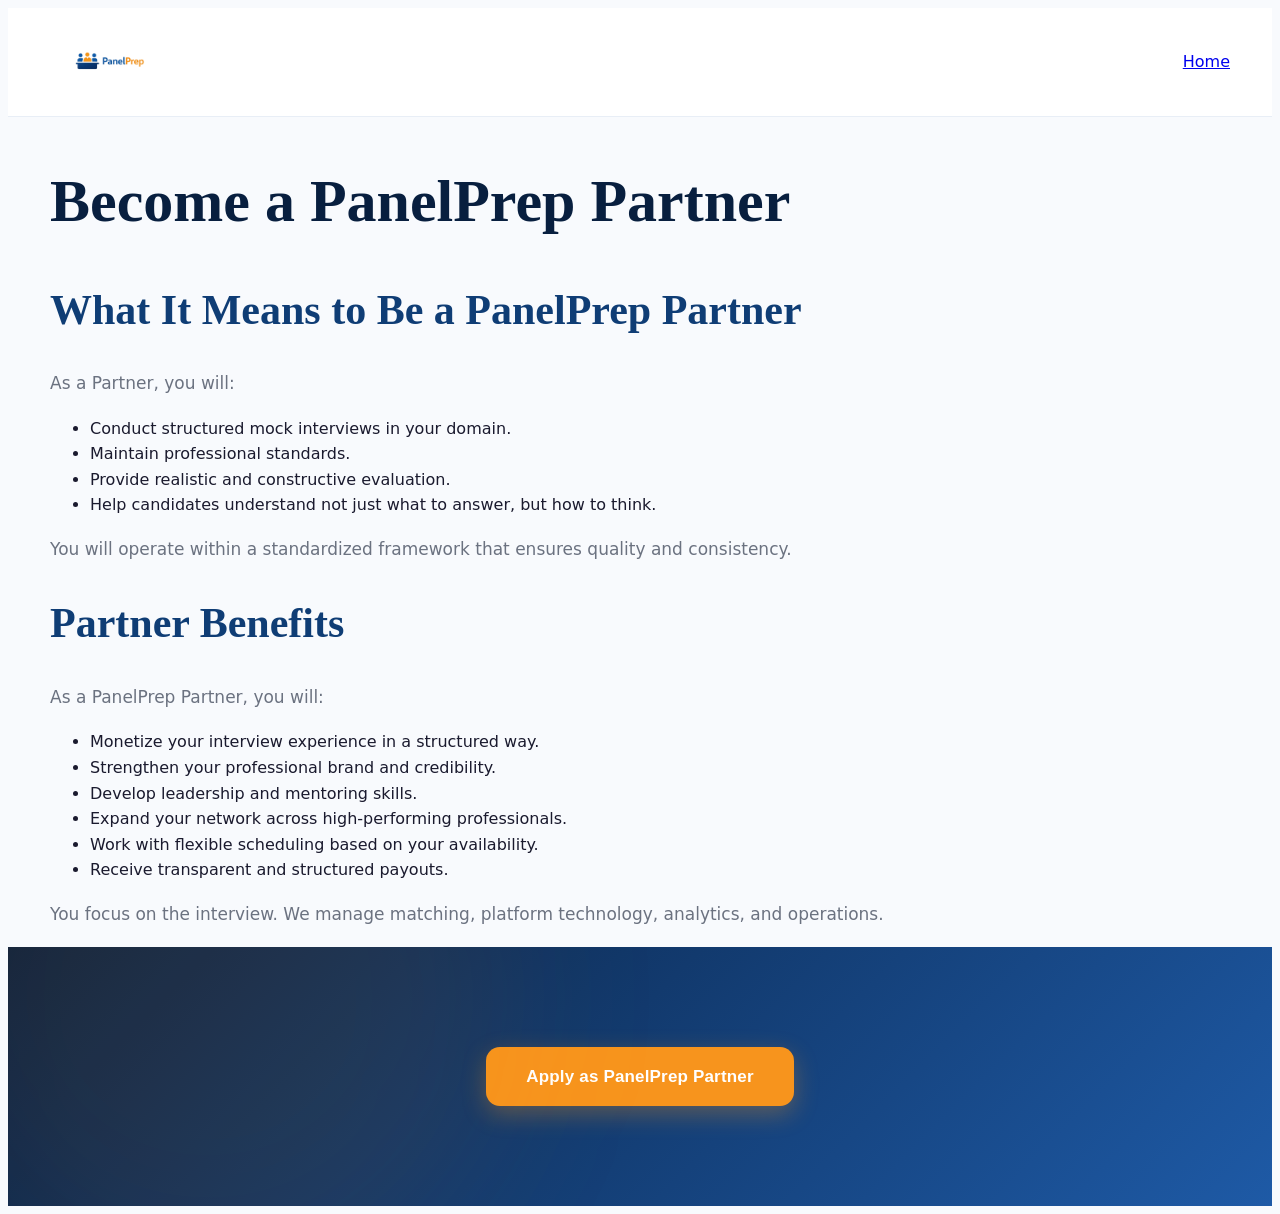
==== commit 8d15c9e3: "changes" ====
--- a/partner.html
+++ b/partner.html
@@ -1,202 +1,5 @@
 <!DOCTYPE html>
 <html lang="en">
-<<<<<<< HEAD
-<head>
-  <meta charset="UTF-8">
-  <meta name="viewport" content="width=device-width, initial-scale=1.0">
-  <title>Become a PanelPrep Partner</title>
-  <link rel="icon" type="image/png" href="assets/logo.png">
-  <link rel="stylesheet" href="style.css">
-  <link rel="stylesheet" href="partner.css">
-</head>
-<body>
-
-<!-- Navbar -->
-<header class="navbar">
-  <div class="container nav-inner">
-    <div class="logo">
-      <img src="assets/logo.png" alt="PanelPrep">
-    </div>
-    <div class="nav-buttons">
-      <a href="index.html" class="btn-ghost">Home</a>
-      <a href="services.html" class="btn-outline">Programs</a>
-    </div>
-  </div>
-</header>
-
-
-<!-- ── PARTNER HERO ── -->
-<section class="partner-hero">
-  <div class="container">
-    <div class="partner-hero-inner">
-
-      <div class="partner-left">
-        <div class="section-label">For Professionals</div>
-        <h1>Become a PanelPrep Partner</h1>
-        <p>Monetize your interview expertise, strengthen your professional brand, and help the next generation of candidates perform at their best — on your schedule.</p>
-        <a href="https://docs.google.com/forms/d/e/1FAIpQLSf-URrIjTnyzKMT3AMSp5pjNm-wT8g703G40mD4zql_pc-ALg/viewform?usp=sharing&ouid=107380613158406403740" target="_blank" class="btn-accent" style="font-size:17px;padding:14px 32px;">Apply as a Partner</a>
-      </div>
-
-      <div class="partner-right">
-        <h3>Partner at a Glance</h3>
-        <div class="quick-benefit">
-          <div class="qb-icon">💼</div>
-          <div class="qb-text">
-            <h4>Domain-Based Sessions</h4>
-            <p>Conduct mock interviews in your area of expertise within a structured framework.</p>
-          </div>
-        </div>
-        <div class="quick-benefit">
-          <div class="qb-icon">📅</div>
-          <div class="qb-text">
-            <h4>Flexible Scheduling</h4>
-            <p>Work on your own schedule — no fixed commitments, no mandatory minimums.</p>
-          </div>
-        </div>
-        <div class="quick-benefit">
-          <div class="qb-icon">💰</div>
-          <div class="qb-text">
-            <h4>Structured Payouts</h4>
-            <p>Transparent, reliable compensation for every session you conduct.</p>
-          </div>
-        </div>
-        <div class="quick-benefit">
-          <div class="qb-icon">🚀</div>
-          <div class="qb-text">
-            <h4>We Handle Operations</h4>
-            <p>PanelPrep manages matching, technology, analytics, and payments. You focus on the interview.</p>
-          </div>
-        </div>
-      </div>
-
-    </div>
-  </div>
-</section>
-
-
-<!-- ── PARTNER ROLE ── -->
-<section class="partner-detail">
-  <div class="container">
-    <div class="detail-inner">
-
-      <div class="detail-sidebar">
-        <div class="section-label">Your Role</div>
-        <h2>What It Means to Be a Partner</h2>
-        <p>You will operate within a standardized framework that ensures every candidate receives a high-quality, consistent, and professionally conducted experience.</p>
-      </div>
-
-      <div class="detail-list">
-        <div class="detail-item">
-          <div class="detail-icon">🎯</div>
-          <div>
-            <h4>Conduct Structured Mock Interviews</h4>
-            <p>Lead domain-specific mock interview sessions that mirror real panel formats and expectations.</p>
-          </div>
-        </div>
-        <div class="detail-item">
-          <div class="detail-icon">⚖️</div>
-          <div>
-            <h4>Maintain Professional Standards</h4>
-            <p>Operate within PanelPrep's framework to ensure quality and consistency across every session.</p>
-          </div>
-        </div>
-        <div class="detail-item">
-          <div class="detail-icon">📋</div>
-          <div>
-            <h4>Deliver Constructive Evaluation</h4>
-            <p>Provide realistic, detailed, and constructive feedback that candidates can act on immediately.</p>
-          </div>
-        </div>
-        <div class="detail-item">
-          <div class="detail-icon">💡</div>
-          <div>
-            <h4>Teach Thinking, Not Just Answers</h4>
-            <p>Help candidates understand not just what to answer, but how to think and communicate under pressure.</p>
-          </div>
-        </div>
-      </div>
-
-    </div>
-  </div>
-</section>
-
-
-<!-- ── PARTNER BENEFITS ── -->
-<section class="partner-detail">
-  <div class="container">
-    <div class="detail-inner">
-
-      <div class="detail-sidebar">
-        <div class="section-label">Benefits</div>
-        <h2>Why Partner with PanelPrep</h2>
-        <p>Beyond compensation, partnership with PanelPrep is an opportunity to grow your professional presence and contribute meaningfully to candidate development.</p>
-      </div>
-
-      <div class="detail-list">
-        <div class="detail-item">
-          <div class="detail-icon">💵</div>
-          <div>
-            <h4>Monetize Your Expertise</h4>
-            <p>Get paid for the knowledge and experience you already have — in a structured, scalable way.</p>
-          </div>
-        </div>
-        <div class="detail-item">
-          <div class="detail-icon">🏆</div>
-          <div>
-            <h4>Strengthen Your Brand</h4>
-            <p>Build credibility as a verified interview expert and mentor in your professional community.</p>
-          </div>
-        </div>
-        <div class="detail-item">
-          <div class="detail-icon">🧠</div>
-          <div>
-            <h4>Develop Leadership Skills</h4>
-            <p>Sharpen your mentoring, coaching, and evaluation skills with every session you conduct.</p>
-          </div>
-        </div>
-        <div class="detail-item">
-          <div class="detail-icon">🌐</div>
-          <div>
-            <h4>Expand Your Network</h4>
-            <p>Connect with a growing community of high-performing professionals across domains.</p>
-          </div>
-        </div>
-        <div class="detail-item">
-          <div class="detail-icon">📆</div>
-          <div>
-            <h4>Flexible & Remote</h4>
-            <p>Set your own availability. Work from anywhere. No travel, no rigid schedules.</p>
-          </div>
-        </div>
-        <div class="detail-item">
-          <div class="detail-icon">🔒</div>
-          <div>
-            <h4>Transparent Payouts</h4>
-            <p>Clear, structured compensation with no ambiguity — you always know what you'll earn.</p>
-          </div>
-        </div>
-      </div>
-
-    </div>
-  </div>
-</section>
-
-
-<!-- ── PARTNER CTA ── -->
-<section class="partner-cta">
-  <div class="partner-cta-inner">
-    <div class="section-label" style="color:rgba(247,148,29,0.9);">Apply Today</div>
-    <h2>Ready to Make an Impact?</h2>
-    <p>Join PanelPrep's growing network of verified professionals and start conducting sessions on your terms.</p>
-    <a href="https://docs.google.com/forms/d/e/1FAIpQLSf-URrIjTnyzKMT3AMSp5pjNm-wT8g703G40mD4zql_pc-ALg/viewform?usp=sharing&ouid=107380613158406403740" target="_blank" class="btn-partner">
-      Apply as PanelPrep Partner →
-    </a>
-  </div>
-</section>
-
-</body>
-</html>
-=======
 
 <head>
 
@@ -287,4 +90,3 @@
 
 </body>
 </html>
->>>>>>> 74b5c8795f8dba2433b4a5460c27755f8c6b964f
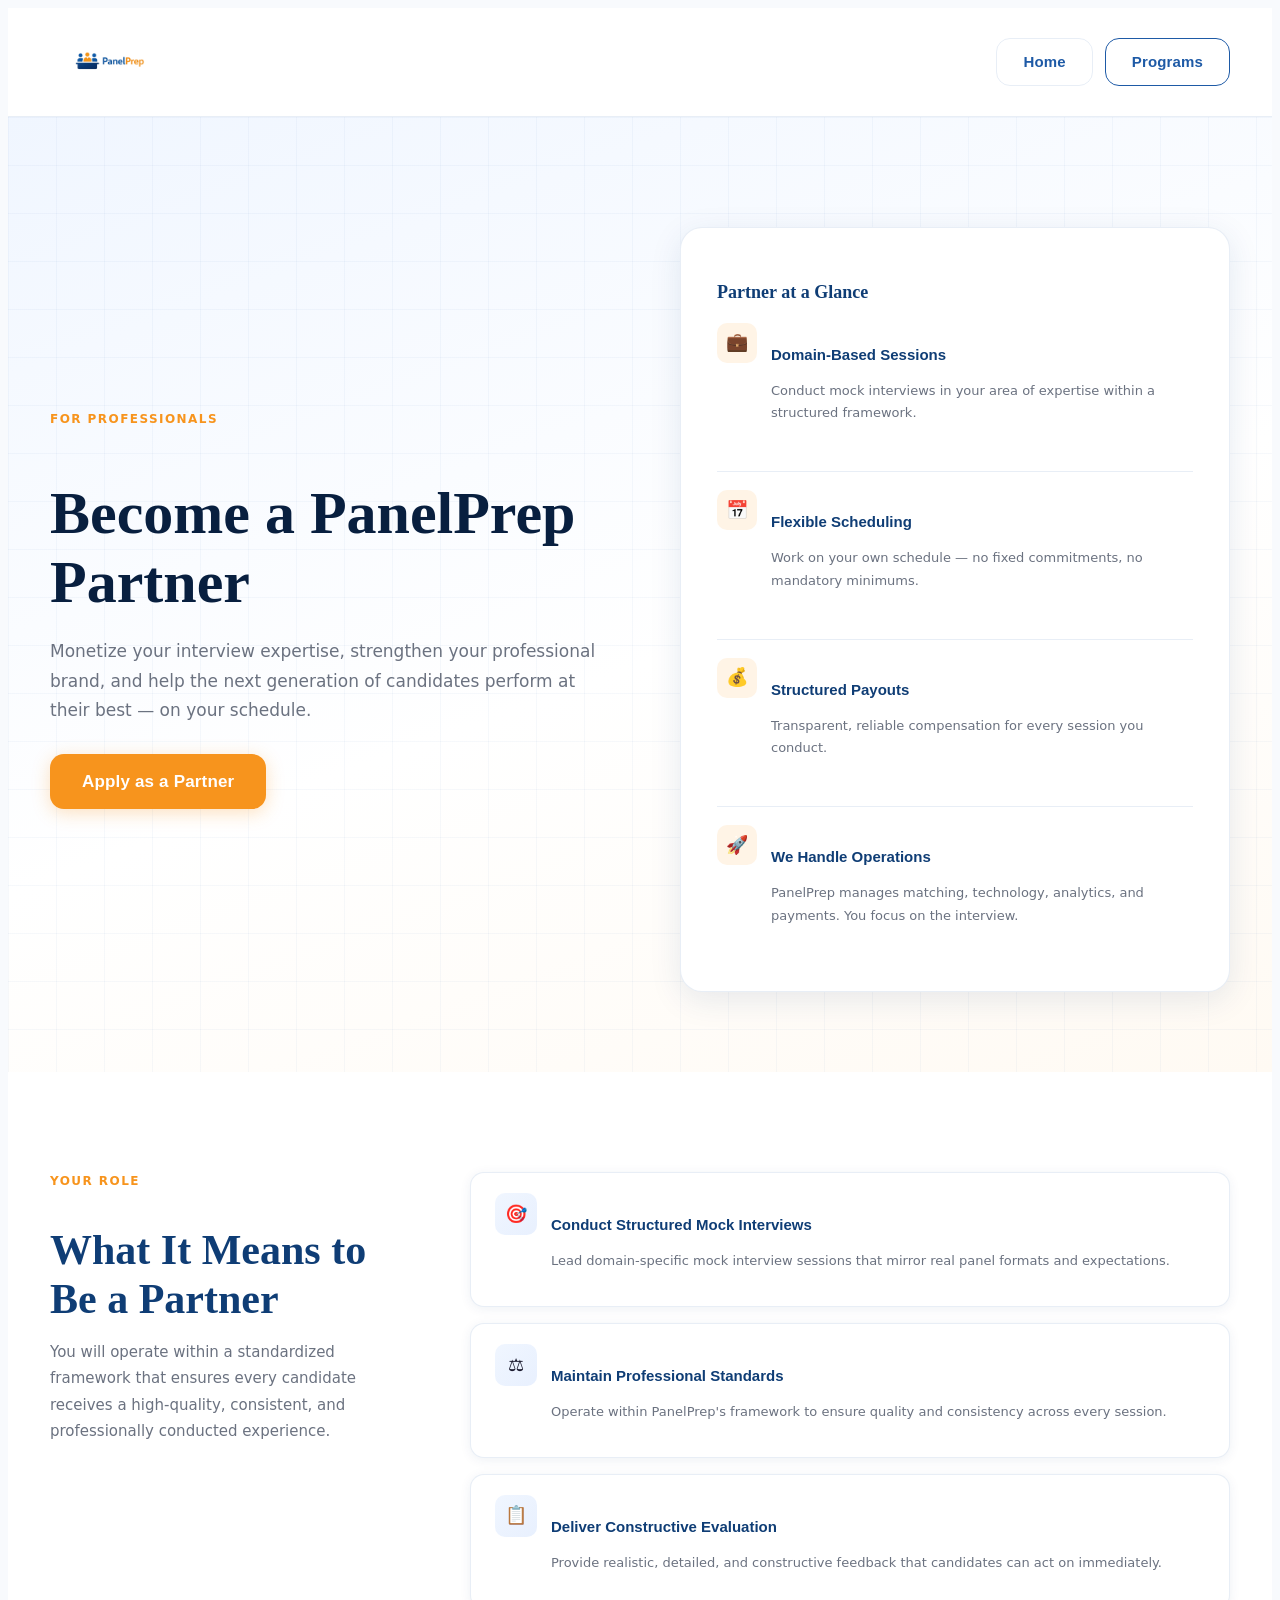
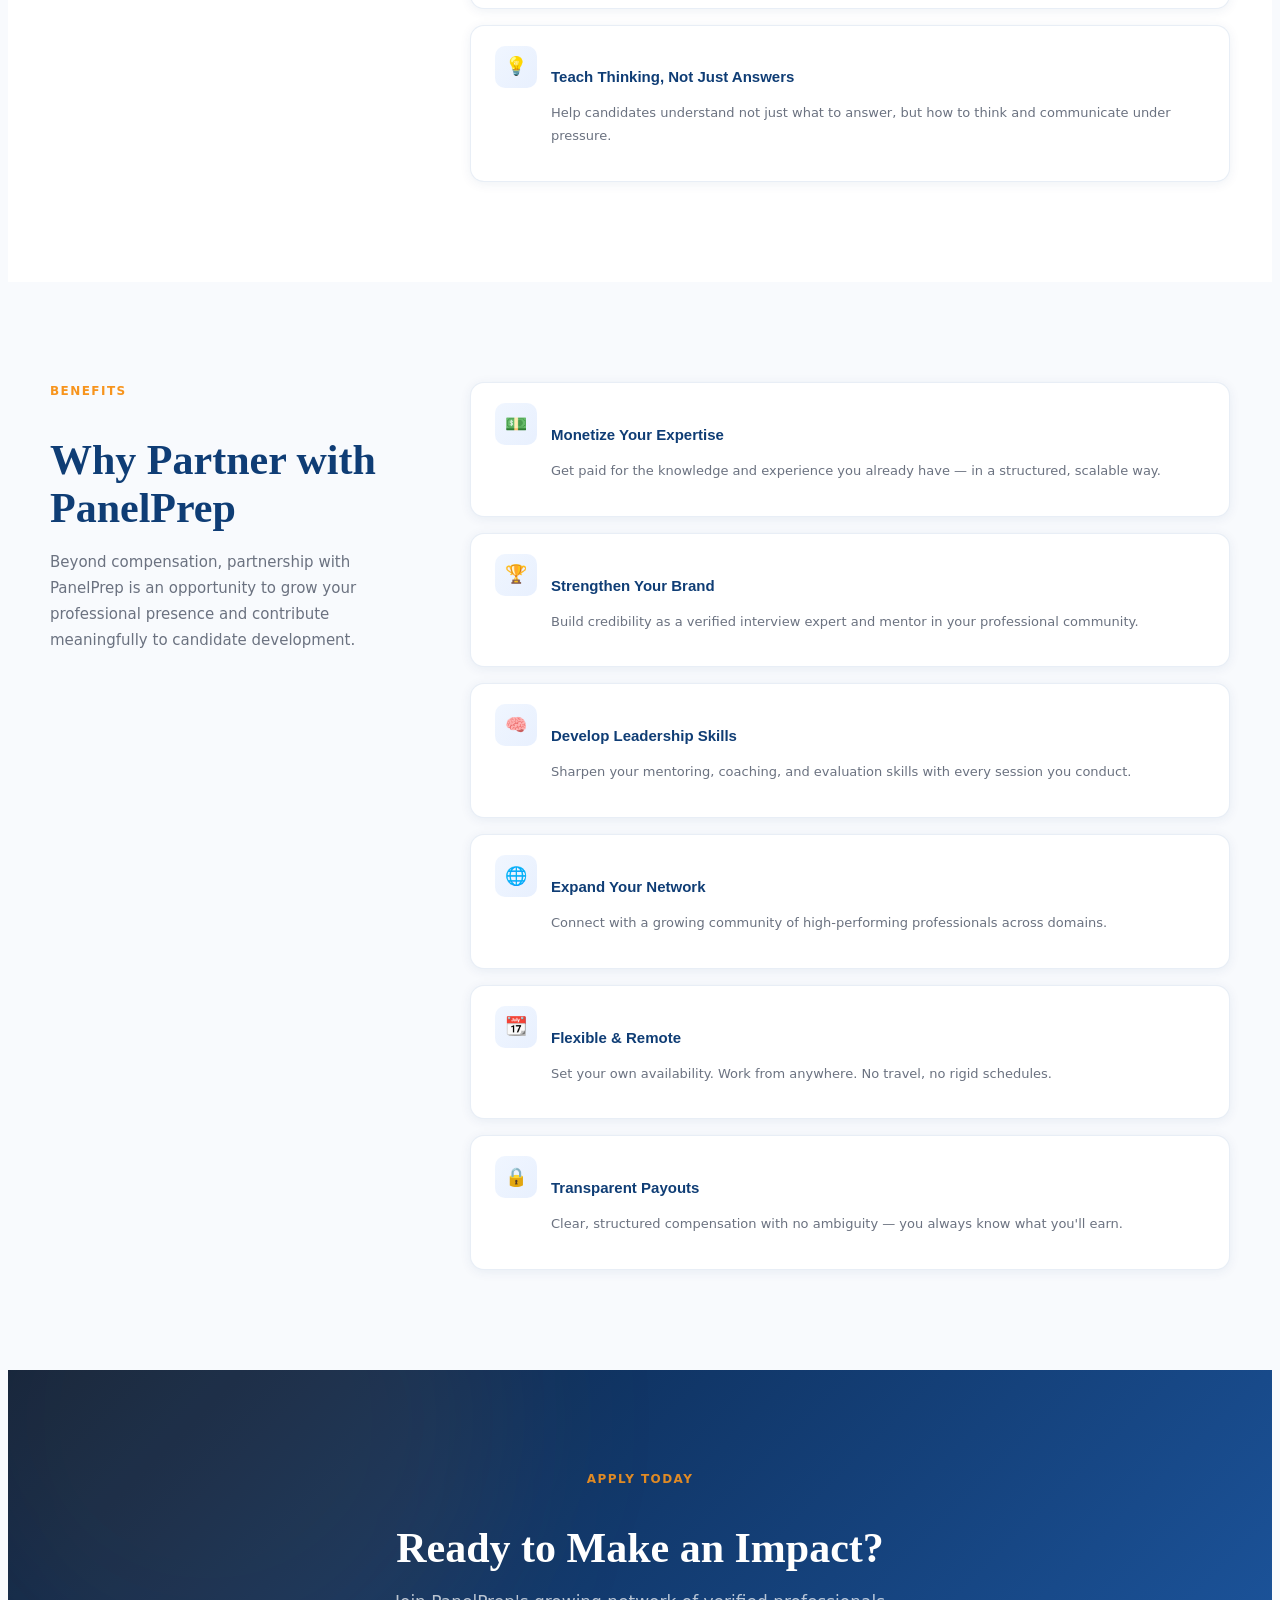
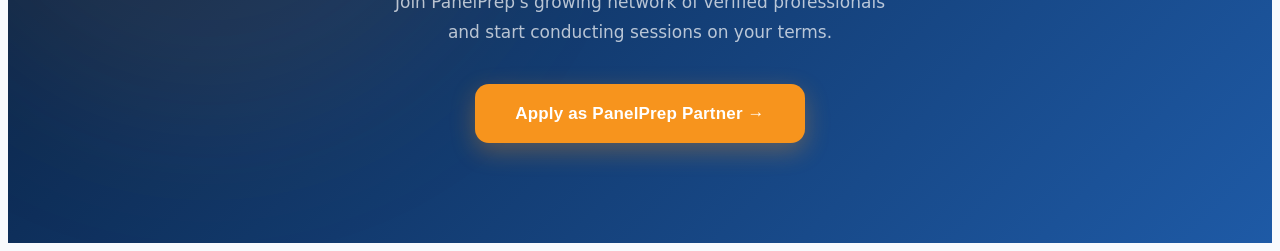
==== commit 0ee9f8ca: "another one" ====
--- a/partner.html
+++ b/partner.html
@@ -1,91 +1,196 @@
 <!DOCTYPE html>
 <html lang="en">
-
 <head>
-
-<meta charset="UTF-8">
-<meta name="viewport" content="width=device-width, initial-scale=1.0">
-
-<title>PanelPrep Partner</title>
-
-<link rel="icon" type="image/png" href="assets/logo.png">
-
-<link rel="stylesheet" href="style.css">
-<link rel="stylesheet" href="partner.css">
-
+  <meta charset="UTF-8">
+  <meta name="viewport" content="width=device-width, initial-scale=1.0">
+  <title>Become a PanelPrep Partner</title>
+  <link rel="icon" type="image/png" href="assets/logo.png">
+  <link rel="stylesheet" href="style.css">
+  <link rel="stylesheet" href="partner.css">
 </head>
-
 <body>
 
+<!-- Navbar -->
 <header class="navbar">
-<div class="container nav-inner">
-
-<div class="logo">
-<img src="assets/logo.png" alt="PanelPrep">
-</div>
-
-<div class="nav-buttons">
-<a href="index.html" class="btn-partner-outline">Home</a>
-</div>
-
-</div>
+  <div class="container nav-inner">
+    <div class="logo">
+      <img src="assets/logo.png" alt="PanelPrep">
+    </div>
+    <div class="nav-buttons">
+      <a href="index.html" class="btn-ghost">Home</a>
+      <a href="services.html" class="btn-outline">Programs</a>
+    </div>
+  </div>
 </header>
 
 
-<section class="partner">
+<!-- ── PARTNER HERO ── -->
+<section class="partner-hero">
+  <div class="container">
+    <div class="partner-hero-inner">
 
-<div class="container">
+      <div class="partner-left">
+        <div class="section-label">For Professionals</div>
+        <h1>Become a PanelPrep Partner</h1>
+        <p>Monetize your interview expertise, strengthen your professional brand, and help the next generation of candidates perform at their best — on your schedule.</p>
+        <a href="https://docs.google.com/forms/d/e/1FAIpQLSf-URrIjTnyzKMT3AMSp5pjNm-wT8g703G40mD4zql_pc-ALg/viewform?usp=sharing&ouid=107380613158406403740" target="_blank" class="btn-accent" style="font-size:17px;padding:14px 32px;">Apply as a Partner</a>
+      </div>
 
-<h1>Become a PanelPrep Partner</h1>
+      <div class="partner-right">
+        <h3>Partner at a Glance</h3>
+        <div class="quick-benefit">
+          <div class="qb-icon">💼</div>
+          <div class="qb-text">
+            <h4>Domain-Based Sessions</h4>
+            <p>Conduct mock interviews in your area of expertise within a structured framework.</p>
+          </div>
+        </div>
+        <div class="quick-benefit">
+          <div class="qb-icon">📅</div>
+          <div class="qb-text">
+            <h4>Flexible Scheduling</h4>
+            <p>Work on your own schedule — no fixed commitments, no mandatory minimums.</p>
+          </div>
+        </div>
+        <div class="quick-benefit">
+          <div class="qb-icon">💰</div>
+          <div class="qb-text">
+            <h4>Structured Payouts</h4>
+            <p>Transparent, reliable compensation for every session you conduct.</p>
+          </div>
+        </div>
+        <div class="quick-benefit">
+          <div class="qb-icon">🚀</div>
+          <div class="qb-text">
+            <h4>We Handle Operations</h4>
+            <p>PanelPrep manages matching, technology, analytics, and payments. You focus on the interview.</p>
+          </div>
+        </div>
+      </div>
+
+    </div>
+  </div>
+</section>
 
 
-<h2>What It Means to Be a PanelPrep Partner</h2>
+<!-- ── PARTNER ROLE ── -->
+<section class="partner-detail">
+  <div class="container">
+    <div class="detail-inner">
 
-<p>As a Partner, you will:</p>
+      <div class="detail-sidebar">
+        <div class="section-label">Your Role</div>
+        <h2>What It Means to Be a Partner</h2>
+        <p>You will operate within a standardized framework that ensures every candidate receives a high-quality, consistent, and professionally conducted experience.</p>
+      </div>
 
-<ul>
-<li>Conduct structured mock interviews in your domain.</li>
-<li>Maintain professional standards.</li>
-<li>Provide realistic and constructive evaluation.</li>
-<li>Help candidates understand not just what to answer, but how to think.</li>
-</ul>
+      <div class="detail-list">
+        <div class="detail-item">
+          <div class="detail-icon">🎯</div>
+          <div>
+            <h4>Conduct Structured Mock Interviews</h4>
+            <p>Lead domain-specific mock interview sessions that mirror real panel formats and expectations.</p>
+          </div>
+        </div>
+        <div class="detail-item">
+          <div class="detail-icon">⚖️</div>
+          <div>
+            <h4>Maintain Professional Standards</h4>
+            <p>Operate within PanelPrep's framework to ensure quality and consistency across every session.</p>
+          </div>
+        </div>
+        <div class="detail-item">
+          <div class="detail-icon">📋</div>
+          <div>
+            <h4>Deliver Constructive Evaluation</h4>
+            <p>Provide realistic, detailed, and constructive feedback that candidates can act on immediately.</p>
+          </div>
+        </div>
+        <div class="detail-item">
+          <div class="detail-icon">💡</div>
+          <div>
+            <h4>Teach Thinking, Not Just Answers</h4>
+            <p>Help candidates understand not just what to answer, but how to think and communicate under pressure.</p>
+          </div>
+        </div>
+      </div>
 
-<p>
-You will operate within a standardized framework that ensures quality and consistency.
-</p>
+    </div>
+  </div>
+</section>
 
 
-<h2>Partner Benefits</h2>
+<!-- ── PARTNER BENEFITS ── -->
+<section class="partner-detail">
+  <div class="container">
+    <div class="detail-inner">
 
-<p>As a PanelPrep Partner, you will:</p>
+      <div class="detail-sidebar">
+        <div class="section-label">Benefits</div>
+        <h2>Why Partner with PanelPrep</h2>
+        <p>Beyond compensation, partnership with PanelPrep is an opportunity to grow your professional presence and contribute meaningfully to candidate development.</p>
+      </div>
 
-<ul>
-<li>Monetize your interview experience in a structured way.</li>
-<li>Strengthen your professional brand and credibility.</li>
-<li>Develop leadership and mentoring skills.</li>
-<li>Expand your network across high-performing professionals.</li>
-<li>Work with flexible scheduling based on your availability.</li>
-<li>Receive transparent and structured payouts.</li>
-</ul>
+      <div class="detail-list">
+        <div class="detail-item">
+          <div class="detail-icon">💵</div>
+          <div>
+            <h4>Monetize Your Expertise</h4>
+            <p>Get paid for the knowledge and experience you already have — in a structured, scalable way.</p>
+          </div>
+        </div>
+        <div class="detail-item">
+          <div class="detail-icon">🏆</div>
+          <div>
+            <h4>Strengthen Your Brand</h4>
+            <p>Build credibility as a verified interview expert and mentor in your professional community.</p>
+          </div>
+        </div>
+        <div class="detail-item">
+          <div class="detail-icon">🧠</div>
+          <div>
+            <h4>Develop Leadership Skills</h4>
+            <p>Sharpen your mentoring, coaching, and evaluation skills with every session you conduct.</p>
+          </div>
+        </div>
+        <div class="detail-item">
+          <div class="detail-icon">🌐</div>
+          <div>
+            <h4>Expand Your Network</h4>
+            <p>Connect with a growing community of high-performing professionals across domains.</p>
+          </div>
+        </div>
+        <div class="detail-item">
+          <div class="detail-icon">📆</div>
+          <div>
+            <h4>Flexible & Remote</h4>
+            <p>Set your own availability. Work from anywhere. No travel, no rigid schedules.</p>
+          </div>
+        </div>
+        <div class="detail-item">
+          <div class="detail-icon">🔒</div>
+          <div>
+            <h4>Transparent Payouts</h4>
+            <p>Clear, structured compensation with no ambiguity — you always know what you'll earn.</p>
+          </div>
+        </div>
+      </div>
 
-<p>
-You focus on the interview.  
-We manage matching, platform technology, analytics, and operations.
-</p>
+    </div>
+  </div>
+</section>
 
-</div>
-<div class="partner-cta">
 
-<a href="https://docs.google.com/forms/d/e/1FAIpQLSf-URrIjTnyzKMT3AMSp5pjNm-wT8g703G40mD4zql_pc-ALg/viewform?usp=sharing&ouid=107380613158406403740"
-target="_blank"
-class="btn-partner">
-
-Apply as PanelPrep Partner
-
-</a>
-
-</div>
-
+<!-- ── PARTNER CTA ── -->
+<section class="partner-cta">
+  <div class="partner-cta-inner">
+    <div class="section-label" style="color:rgba(247,148,29,0.9);">Apply Today</div>
+    <h2>Ready to Make an Impact?</h2>
+    <p>Join PanelPrep's growing network of verified professionals and start conducting sessions on your terms.</p>
+    <a href="https://docs.google.com/forms/d/e/1FAIpQLSf-URrIjTnyzKMT3AMSp5pjNm-wT8g703G40mD4zql_pc-ALg/viewform?usp=sharing&ouid=107380613158406403740" target="_blank" class="btn-partner">
+      Apply as PanelPrep Partner →
+    </a>
+  </div>
 </section>
 
 </body>
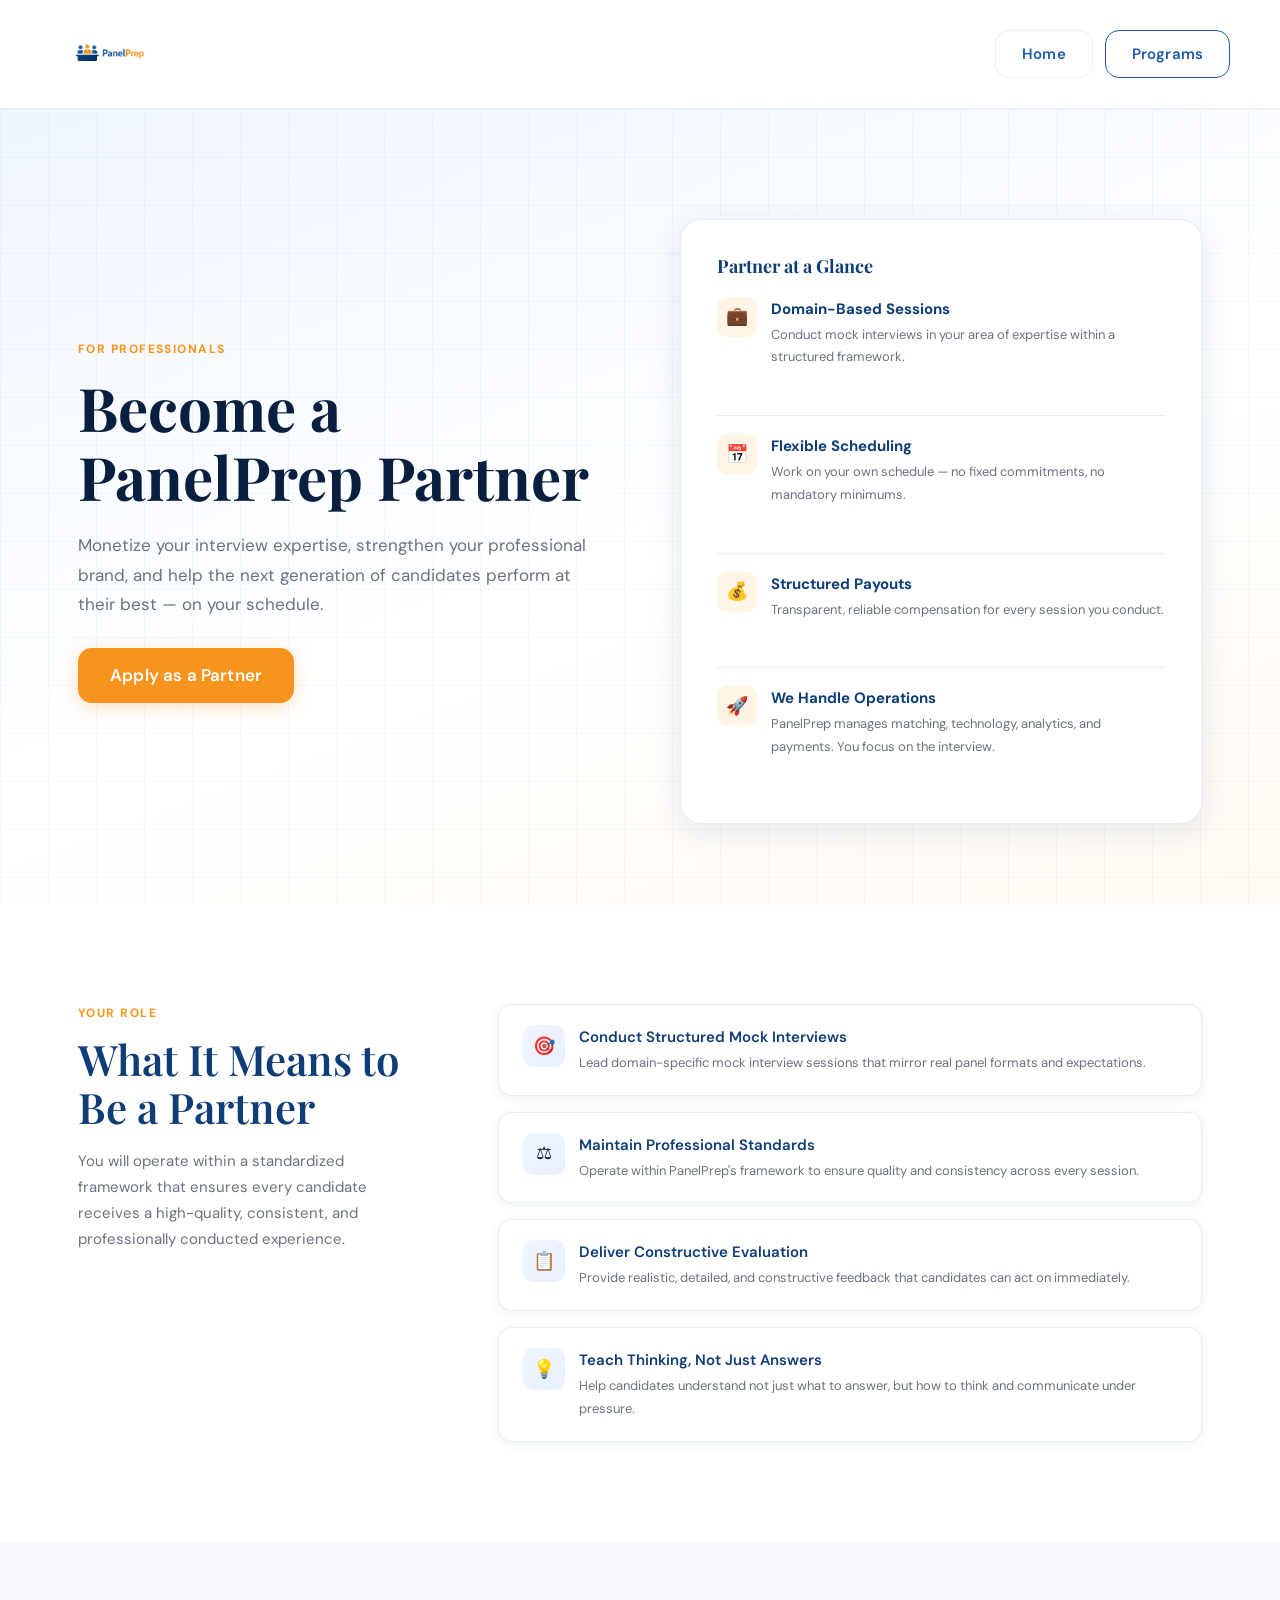
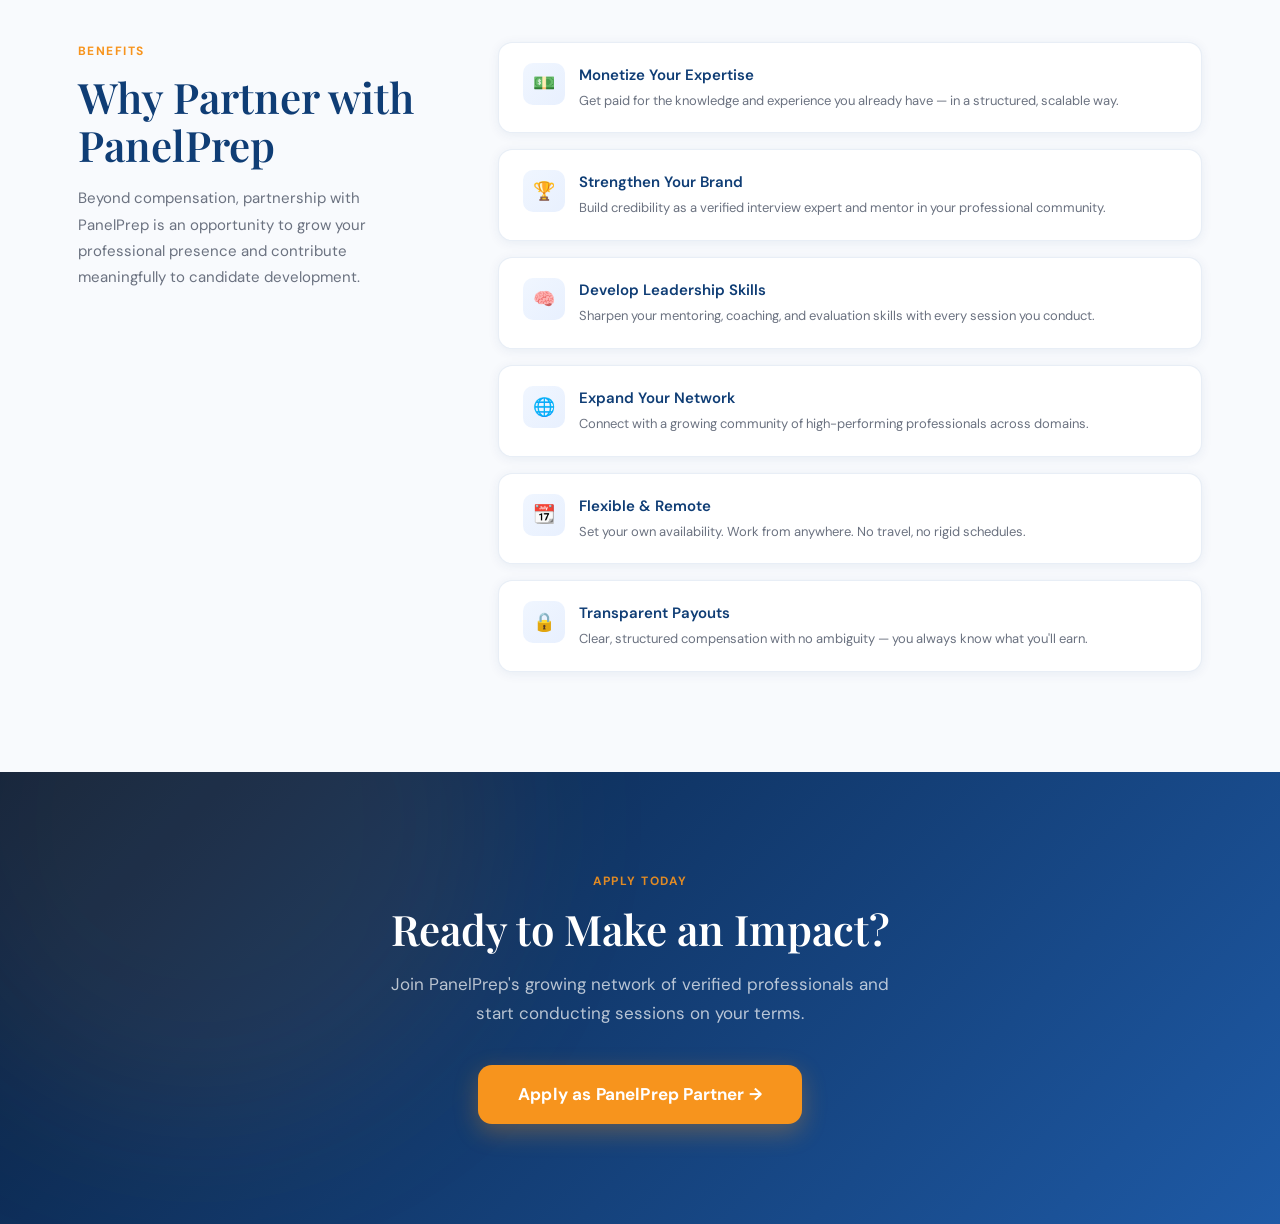
==== commit 0dffff11: "fixed all errors" ====
--- a/partner.html
+++ b/partner.html
@@ -194,4 +194,4 @@
 </section>
 
 </body>
-</html>
+</html>
--- a/style.css
+++ b/style.css
@@ -1,4 +1,3 @@
-<<<<<<< HEAD
 @import url('https://fonts.googleapis.com/css2?family=Playfair+Display:wght@600;700&family=DM+Sans:wght@300;400;500;600&display=swap');
 
 *, *::before, *::after {
@@ -494,487 +493,4 @@
   .hero-stats      { gap: 24px; flex-wrap: wrap; }
   .video-badge     { display: none; }
   .video-card iframe { height: 220px; }
-=======
-*{
-margin:0;
-padding:0;
-box-sizing:border-box;
-font-family:Inter,system-ui;
-}
-
-:root{
---blue:#1E5AA6;
---blue-dark:#0F3D75;
---orange:#F7941D;
---text:#2c2c2c;
-}
-
-body{
-background:#f8fafc;
-color:var(--text);
-overflow-x:hidden;
-}
-
-/* container */
-
-.container{
-max-width:1200px;
-margin:auto;
-padding:0 24px;
-}
-
-/* NAVBAR */
-
-.navbar{
-position:sticky;
-top:0;
-z-index:100;
-
-background:rgba(255,255,255,0.75);
-backdrop-filter:blur(10px);
-
-border-bottom:1px solid rgba(0,0,0,0.03);
-}
-
-.nav-inner{
-display:flex;
-justify-content:space-between;
-align-items:center;
-padding:12px 0;
-}
-
-/* logo */
-
-.logo img{
-height: 110px;
-width:auto;
-object-fit:contain;
-display:block;
-}
-
-/* NAV BUTTONS */
-
-.nav-buttons{
-display:flex;
-gap:15px;
-align-items:center;
-}
-
-/* BUTTONS */
-
-.btn-primary,
-.btn-outline,
-.btn-accent{
-transition:all 0.3s cubic-bezier(.4,0,.2,1);
-cursor:pointer;
-font-weight:500;
-display:inline-block;
-text-decoration:none;
-}
-
-/* primary */
-
-.btn-primary{
-background:var(--blue);
-color:white;
-border:none;
-padding:10px 20px;
-border-radius:12px;
-}
-
-.btn-primary:hover{
-background:#17498a;
-transform:translateY(-2px);
-box-shadow:0 8px 20px rgba(0,0,0,0.15);
-}
-
-/* outline */
-
-.btn-outline{
-border:1px solid #d6d6d6;
-background:white;
-padding:10px 20px;
-border-radius:12px;
-}
-
-.btn-outline:hover{
-background:#f5f5f5;
-transform:translateY(-2px);
-}
-
-/* accent */
-
-.btn-accent{
-background:var(--orange);
-color:white;
-border:none;
-padding:12px 28px;
-border-radius:12px;
-font-size:16px;
-}
-
-.btn-accent:hover{
-transform:translateY(-3px);
-box-shadow:0 12px 28px rgba(247,148,29,0.35);
-}
-
-/* HERO SECTION */
-
-.hero{
-position:relative;
-padding:150px 0 140px 0;
-text-align:center;
-overflow:hidden;
-
-.hero-content{
-display:flex;
-align-items:center;   /* vertical center */
-justify-content:space-between;
-gap:60px;
-text-align:left;
-}
-
-.hero-video{
-flex:1;
-}
-
-.hero-text{
-flex:1;
-display:flex;
-flex-direction:column;
-justify-content:center; /* center text vertically */
-}
-
-.hero-video iframe{
-width:100%;
-height:320px;
-border-radius:16px;
-box-shadow:0 20px 40px rgba(0,0,0,0.15);
-}
-
-.hero-content{
-display:flex;
-align-items:center;   /* vertical center */
-justify-content:space-between;
-gap:60px;
-text-align:left;
-}
-
-.hero-video{
-flex:1;
-}
-
-.hero-text{
-flex:1;
-display:flex;
-flex-direction:column;
-justify-content:center; /* center text vertically */
-}
-
-.hero-video iframe{
-width:100%;
-height:320px;
-border-radius:16px;
-box-shadow:0 20px 40px rgba(0,0,0,0.15);
-}
-
-/* smooth gradient background */
-
-background:
-radial-gradient(circle at 20% 30%, rgba(59,130,246,0.15), transparent 40%),
-radial-gradient(circle at 80% 70%, rgba(245,158,11,0.18), transparent 40%),
-linear-gradient(135deg,#f5f9ff,#ffffff,#fff7eb);
-}
-
-/* heading */
-
-.hero h1{
-font-size:54px;
-color:var(--blue-dark);
-margin-bottom:22px;
-font-weight:700;
-
-animation:fadeUp 0.9s ease forwards;
-}
-
-/* paragraph */
-
-.hero p{
-font-size:19px;
-max-width:720px;
-margin:auto;
-color:#5a5a5a;
-line-height:1.6;
-animation:fadeUp 1.1s ease forwards;
-border-bottom-left-radius:40px;
-border-bottom-right-radius:40px;
-}
-
-/* hero buttons */
-
-.hero-buttons{
-margin-top:40px;
-display:flex;
-justify-content:center;
-gap:18px;
-
-animation:fadeUp 1.3s ease forwards;
-}
-
-/* FLOATING BLOBS */
-
-.blob{
-position:absolute;
-width:420px;
-height:420px;
-border-radius:50%;
-filter:blur(160px);
-opacity:.35;
-z-index:-1;
-
-animation:floatBlob 18s ease-in-out infinite;
-}
-
-.blob1{
-background:#3b82f6;
-top:-120px;
-left:-100px;
-animation-delay:0s;
-}
-
-.blob2{
-background:#f59e0b;
-bottom:-140px;
-right:-100px;
-animation-delay:6s;
-}
-
-/* PROBLEM SECTION */
-
-.problem{
-padding:120px 20px;
-background:linear-gradient(180deg,#ffffff,#f8fafc);
-text-align:center;
-}
-
-/* heading */
-
-.problem h2{
-font-size:44px;
-margin-bottom:35px;
-color:var(--blue-dark);
-font-weight:700;
-}
-
-/* text container */
-
-.problem p{
-max-width:700px;
-margin:0 auto 20px auto;
-font-size:19px;
-color:#5f5f5f;
-line-height:1.7;
-}
-
-/* highlight line */
-
-.highlight{
-color:var(--orange);
-font-weight:600;
-margin-top:10px;
-}
-
-/* CTA */
-
-.cta{
-background:linear-gradient(135deg,#0F3D75,#1E5AA6);
-color:white;
-text-align:center;
-padding:90px 0;
-}
-
-.cta h2{
-font-size:36px;
-margin-bottom:20px;
-}
-
-.cta p{
-margin-bottom:30px;
-color:#d7e3ff;
-}
-
-/* footer */
-
-footer{
-text-align:center;
-padding:25px;
-font-size:14px;
-background:#f4f4f4;
-color:#666;
-}
-
-/* ANIMATIONS */
-
-@keyframes floatBlob{
-
-0%{
-transform:translate(0px,0px);
-}
-
-50%{
-transform:translate(40px,-30px);
-}
-
-100%{
-transform:translate(0px,0px);
-}
-
-}
-
-@keyframes fadeUp{
-
-0%{
-opacity:0;
-transform:translateY(30px);
-}
-
-100%{
-opacity:1;
-transform:translateY(0);
-}
-
-}
-
-/* RESPONSIVE */
-
-@media(max-width:900px){
-
-.hero h1{
-font-size:40px;
-}
-
-.hero p{
-font-size:17px;
-}
-
-}
-
-@media(max-width:768px){
-
-
-.logo img{
-height:60px;
-}
-
-
-.hero{
-padding:110px 0;
-}
-
-.hero h1{
-font-size:32px;
-}
-
-.hero-buttons{
-justify-content:center; /* center only on mobile */
-/* flex-direction:column; */
-/* gap:12px; */
-justify-content:center; /* center only on mobile */
-/* flex-direction:column; */
-/* gap:12px; */
-}
-
-.problem{
-padding:70px 0;
-}
-
-.problem h2{
-font-size:28px;
-}
-.hero-content{
-flex-direction:column;
-text-align:center;
-}
-
-.hero-video iframe{
-height:220px;
-}
-.hero-content{
-flex-direction:column;
-text-align:center;
-}
-
-/* .hero-video iframe{
-height:220px;
-} */
-
-}
-
-/* Modal background */
-
-.modal{
-display:none;
-position:fixed;
-z-index:999;
-left:0;
-top:0;
-width:100%;
-height:100%;
-background:rgba(0,0,0,0.5);
-}
-
-/* Modal box */
-
-.modal-content{
-background:white;
-margin:5% auto;
-padding:20px;
-width:80%;
-max-width:800px;
-border-radius:10px;
-position:relative;
-}
-
-/* Close button */
-
-.close{
-position:absolute;
-top:10px;
-right:15px;
-font-size:28px;
-cursor:pointer;
-}
-
-/* CONTACT ICONS */
-
-/* CONTACT SECTION CENTER */
-
-.contact{
-text-align:center;
-}
-
-.contact-items{
-display:flex;
-flex-direction:column;
-align-items:center;
-gap:18px;
-}
-
-.contact-item{
-display:flex;
-align-items:center;
-justify-content:center;
-gap:14px;
-}
-
-.contact-item img{
-width:32px;
-height:32px;
-}
-
-.contact-item a{
-font-size:20px;
-text-decoration:none;
-color:#1E5AA6;
->>>>>>> 74b5c8795f8dba2433b4a5460c27755f8c6b964f
-}
+}
--- a/partner.css
+++ b/partner.css
@@ -186,4 +186,4 @@
 @media (max-width: 900px) {
   .partner-hero-inner { grid-template-columns: 1fr; gap: 48px; }
   .detail-inner       { grid-template-columns: 1fr; gap: 40px; }
-}
+}
